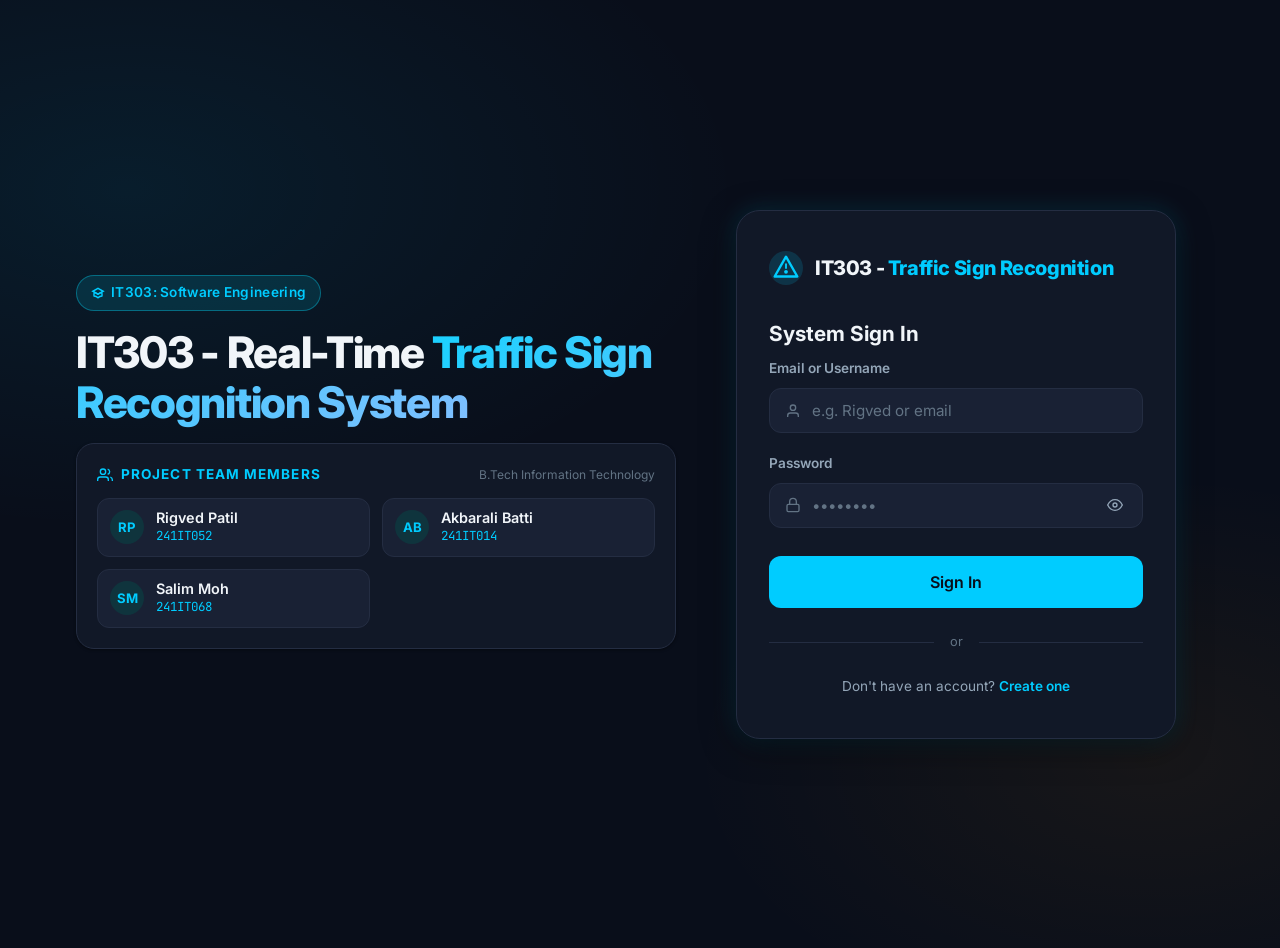
==== Frontend/index.html @ 81235d38 "Initial Commit" ====
<!DOCTYPE html>
<html lang="en">
<head>
  <meta charset="UTF-8" />
  <meta name="viewport" content="width=device-width, initial-scale=1.0" />
  <title>IT303 - Real-Time Traffic Sign Recognition System</title>
  <meta name="description" content="IT303 - Real-Time Traffic Sign Recognition System for IT303: Software Engineering by Rigved Patil, Akbarali Batti, and Salim Moh." />
  <meta http-equiv="Cache-Control" content="no-cache, no-store, must-revalidate" />
  <meta http-equiv="Pragma" content="no-cache" />
  <meta http-equiv="Expires" content="0" />
  <link rel="stylesheet" href="css/style.css" />
  <style>
    .landing-container {
      width: 100%;
      max-width: 1160px;
      margin: 0 auto;
      padding: var(--space-6) var(--space-4);
      display: grid;
      grid-template-columns: 1.15fr 0.95fr;
      gap: var(--space-8);
      align-items: center;
      min-height: 100vh;
    }
    @media (max-width: 920px) {
      .landing-container {
        grid-template-columns: 1fr;
        padding-top: var(--space-8);
        padding-bottom: var(--space-8);
      }
    }
    .hero-badge-row {
      display: flex;
      flex-wrap: wrap;
      gap: var(--space-2);
      align-items: center;
      margin-bottom: var(--space-4);
    }
    .course-badge {
      display: inline-flex;
      align-items: center;
      gap: 6px;
      padding: 6px 14px;
      background: rgba(0, 220, 255, 0.12);
      border: 1px solid rgba(0, 220, 255, 0.35);
      border-radius: var(--radius-pill);
      color: var(--accent);
      font-size: 0.85rem;
      font-weight: 600;
      letter-spacing: 0.3px;
    }
    .landing-title {
      font-size: clamp(2rem, 3.4vw, 2.75rem);
      font-weight: 800;
      line-height: 1.15;
      letter-spacing: -0.03em;
      color: var(--text-primary);
      margin-bottom: var(--space-4);
    }
    .landing-title span {
      background: linear-gradient(135deg, hsl(192, 100%, 55%), hsl(210, 100%, 75%));
      -webkit-background-clip: text;
      -webkit-text-fill-color: transparent;
    }
    .landing-desc {
      font-size: 1.05rem;
      color: var(--text-secondary);
      line-height: 1.6;
      margin-bottom: var(--space-6);
    }
    .team-card {
      background: var(--bg-surface);
      border: 1px solid var(--border);
      border-radius: var(--radius-lg);
      padding: var(--space-5);
      margin-bottom: var(--space-6);
      box-shadow: var(--shadow-sm);
    }
    .team-card-header {
      display: flex;
      align-items: center;
      justify-content: space-between;
      margin-bottom: var(--space-3);
    }
    .team-card-title {
      font-size: 0.85rem;
      font-weight: 700;
      text-transform: uppercase;
      letter-spacing: 0.08em;
      color: var(--accent);
      display: flex;
      align-items: center;
      gap: 8px;
    }
    .team-members-list {
      display: grid;
      grid-template-columns: repeat(auto-fit, minmax(200px, 1fr));
      gap: var(--space-3);
    }
    .member-item {
      display: flex;
      align-items: center;
      gap: var(--space-3);
      padding: 10px 12px;
      background: var(--bg-elevated);
      border: 1px solid var(--border);
      border-radius: var(--radius-md);
      transition: border-color var(--trans-fast), transform var(--trans-fast);
    }
    .member-item:hover {
      border-color: var(--accent);
      transform: translateY(-2px);
    }
    .member-avatar {
      width: 34px;
      height: 34px;
      border-radius: 50%;
      background: var(--accent-subtle);
      color: var(--accent);
      display: flex;
      align-items: center;
      justify-content: center;
      font-weight: 700;
      font-size: 0.82rem;
      flex-shrink: 0;
    }
    .member-name {
      font-size: 0.9rem;
      font-weight: 600;
      color: var(--text-primary);
      line-height: 1.2;
    }
    .member-roll {
      font-size: 0.78rem;
      font-family: var(--font-mono);
      color: var(--accent);
    }
    .feature-pills {
      display: flex;
      flex-wrap: wrap;
      gap: var(--space-2);
    }
    .feature-pill {
      font-size: 0.8rem;
      padding: 4px 10px;
      border-radius: var(--radius-pill);
      background: var(--bg-surface);
      border: 1px solid var(--border);
      color: var(--text-muted);
      display: inline-flex;
      align-items: center;
      gap: 6px;
    }
  </style>
</head>
<body class="auth-page">

  <div id="toast-container"></div>

  <div class="landing-container">
    <!-- Left Hero Column -->
    <div class="landing-hero">
      <div class="hero-badge-row">
        <span class="course-badge">
          <svg width="14" height="14" fill="none" viewBox="0 0 24 24" stroke="currentColor" stroke-width="2.5"><path d="M12 14l9-5-9-5-9 5 9 5z"/><path d="M12 14l6.16-3.422a12.083 12.083 0 01.665 6.479A11.952 11.952 0 0012 20.055a11.952 11.952 0 00-6.824-2.998 12.078 12.078 0 01.665-6.479L12 14z"/></svg>
          IT303: Software Engineering
        </span>
      </div>

      <h1 class="landing-title">
        IT303 - Real-Time <span>Traffic Sign Recognition System</span>
      </h1>


      <!-- Project Authors / Team Members -->
      <div class="team-card">
        <div class="team-card-header">
          <div class="team-card-title">
            <svg width="16" height="16" fill="none" viewBox="0 0 24 24" stroke="currentColor" stroke-width="2"><path d="M17 21v-2a4 4 0 0 0-4-4H5a4 4 0 0 0-4 4v2"/><circle cx="9" cy="7" r="4"/><path d="M23 21v-2a4 4 0 0 0-3-3.87"/><path d="M16 3.13a4 4 0 0 1 0 7.75"/></svg>
            Project Team Members
          </div>
          <span class="text-xs text-muted">B.Tech Information Technology</span>
        </div>

        <div class="team-members-list">
          <div class="member-item">
            <div class="member-avatar">RP</div>
            <div>
              <div class="member-name">Rigved Patil</div>
              <div class="member-roll">241IT052</div>
            </div>
          </div>

          <div class="member-item">
            <div class="member-avatar">AB</div>
            <div>
              <div class="member-name">Akbarali Batti</div>
              <div class="member-roll">241IT014</div>
            </div>
          </div>

          <div class="member-item">
            <div class="member-avatar">SM</div>
            <div>
              <div class="member-name">Salim Moh</div>
              <div class="member-roll">241IT068</div>
            </div>
          </div>
        </div>
      </div>
    </div><!-- /.landing-hero -->

    <!-- Right Column: Sign In Card -->
    <div>
      <div class="auth-card" style="margin:0 auto; max-width:440px;">
        <!-- Logo -->
        <div class="auth-logo">
          <svg width="34" height="34" viewBox="0 0 36 36" fill="none">
            <circle cx="18" cy="18" r="18" fill="hsl(192,100%,50%,0.15)"/>
            <polygon points="18,6 30,27 6,27" fill="none" stroke="hsl(192,100%,50%)" stroke-width="2.5" stroke-linejoin="round"/>
            <circle cx="18" cy="22" r="2" fill="hsl(192,100%,50%)"/>
            <rect x="17" y="13" width="2" height="6" rx="1" fill="hsl(192,100%,50%)"/>
          </svg>
          <div class="auth-logo-text">IT303 - <span>Traffic Sign Recognition</span></div>
        </div>

        <h2 class="auth-title" style="font-size:1.3rem;margin-top:4px">System Sign In</h2>

        <div id="alert-box" class="alert alert-danger hidden" role="alert">
          <svg width="16" height="16" fill="none" viewBox="0 0 24 24" stroke="currentColor"><circle cx="12" cy="12" r="10"/><line x1="12" y1="8" x2="12" y2="12"/><line x1="12" y1="16" x2="12.01" y2="16"/></svg>
          <span id="alert-msg"></span>
        </div>

        <form id="login-form" novalidate>
          <div class="form-group">
            <label class="form-label" for="identifier">Email or Username</label>
            <div class="form-input-group">
              <svg class="input-icon" width="16" height="16" fill="none" viewBox="0 0 24 24" stroke="currentColor" stroke-width="2"><path d="M20 21v-2a4 4 0 0 0-4-4H8a4 4 0 0 0-4 4v2"/><circle cx="12" cy="7" r="4"/></svg>
              <input id="identifier" name="identifier" type="text" class="form-input" placeholder="e.g. Rigved or email" autocomplete="username" required />
            </div>
            <div class="form-error" id="err-identifier">This field is required.</div>
          </div>

          <div class="form-group">
            <label class="form-label" for="password">Password</label>
            <div class="form-input-group">
              <svg class="input-icon" width="16" height="16" fill="none" viewBox="0 0 24 24" stroke="currentColor" stroke-width="2"><rect x="3" y="11" width="18" height="11" rx="2"/><path d="M7 11V7a5 5 0 0 1 10 0v4"/></svg>
              <input id="password" name="password" type="password" class="form-input" placeholder="••••••••" autocomplete="current-password" required />
              <button type="button" id="toggle-pwd" class="btn btn-ghost btn-sm" style="position:absolute;right:4px;top:50%;transform:translateY(-50%)" aria-label="Toggle password">
                <svg width="16" height="16" fill="none" viewBox="0 0 24 24" stroke="currentColor" stroke-width="2"><path d="M1 12s4-8 11-8 11 8 11 8-4 8-11 8-11-8-11-8z"/><circle cx="12" cy="12" r="3"/></svg>
              </button>
            </div>
            <div class="form-error" id="err-password">This field is required.</div>
          </div>

          <button id="login-btn" type="submit" class="btn btn-primary btn-full btn-lg" style="margin-top:8px">
            Sign In
          </button>
        </form>

        <div class="divider">or</div>

        <p class="text-center text-sm" style="color:var(--text-secondary)">
          Don't have an account?
          <a href="register.html" style="font-weight:600">Create one</a>
        </p>
      </div>
    </div>
  </div>

  <script type="module">
    import { Auth, apiFetch, showToast, redirectIfLoggedIn } from './js/utils.js';
    redirectIfLoggedIn();

    const form    = document.getElementById('login-form');
    const btn     = document.getElementById('login-btn');
    const alertEl = document.getElementById('alert-box');
    const alertMsg= document.getElementById('alert-msg');

    document.getElementById('toggle-pwd').addEventListener('click', () => {
      const p = document.getElementById('password');
      p.type = p.type === 'password' ? 'text' : 'password';
    });

    function showError(msg) {
      alertEl.classList.remove('hidden');
      alertMsg.textContent = msg;
    }

    form.addEventListener('submit', async e => {
      e.preventDefault();
      alertEl.classList.add('hidden');

      const identifier = document.getElementById('identifier').value.trim();
      const password   = document.getElementById('password').value;

      if (!identifier || !password) {
        showError('Please fill in all fields.');
        return;
      }

      btn.classList.add('btn-loading');
      btn.disabled = true;

      try {
        const isEmail = identifier.includes('@');
        const body = isEmail
          ? { email: identifier, password }
          : { username: identifier, password };

        const data = await apiFetch('/auth/login', { method: 'POST', body });

        if (data.requires_otp) {
          sessionStorage.setItem('tvision_pending_uid', data.user_id);
          window.location.href = 'verify-otp.html';
        } else {
          Auth.setToken(data.token);
          Auth.setUser(data.user);
          showToast('Welcome back!', 'success');
          setTimeout(() => {
            window.location.href = data.user.role === 'admin' ? 'admin/index.html' : 'dashboard.html';
          }, 400);
        }
      } catch (err) {
        showError(err.message || 'Login failed. Please try again.');
      } finally {
        btn.classList.remove('btn-loading');
        btn.disabled = false;
      }
    });
  </script>
</body>
</html>
---- Frontend/css/style.css ----
/* ============================================================================
   style.css — NITK TrafficVision Design System
   Dark-mode premium UI  |  Inter + JetBrains Mono
   ============================================================================ */

@import url('https://fonts.googleapis.com/css2?family=Inter:wght@300;400;500;600;700;800&family=JetBrains+Mono:wght@400;500&display=swap');

/* ── CSS Custom Properties ─────────────────────────────────────────────────── */
:root {
  /* Background tones */
  --bg-base:        hsl(222, 47%, 7%);
  --bg-surface:     hsl(222, 40%, 11%);
  --bg-elevated:    hsl(222, 35%, 15%);
  --bg-hover:       hsl(222, 32%, 18%);

  /* Brand accent — electric cyan */
  --accent:         hsl(192, 100%, 50%);
  --accent-dim:     hsl(192, 100%, 40%);
  --accent-glow:    hsl(192, 100%, 50%, 0.25);
  --accent-subtle:  hsl(192, 60%, 15%);

  /* Secondary — amber */
  --amber:          hsl(38, 100%, 55%);
  --amber-dim:      hsl(38, 100%, 45%);
  --amber-subtle:   hsl(38, 60%, 13%);

  /* Semantic */
  --success:        hsl(145, 63%, 45%);
  --success-subtle: hsl(145, 50%, 12%);
  --danger:         hsl(354, 80%, 57%);
  --danger-subtle:  hsl(354, 50%, 12%);
  --warning:        var(--amber);
  --info:           var(--accent);

  /* Text */
  --text-primary:   hsl(210, 40%, 96%);
  --text-secondary: hsl(210, 20%, 65%);
  --text-muted:     hsl(210, 15%, 45%);
  --text-inverse:   hsl(222, 47%, 7%);

  /* Borders */
  --border:         hsl(222, 30%, 20%);
  --border-strong:  hsl(222, 30%, 28%);

  /* Shadows */
  --shadow-sm:  0 1px 3px rgba(0,0,0,.4);
  --shadow-md:  0 4px 16px rgba(0,0,0,.45);
  --shadow-lg:  0 8px 32px rgba(0,0,0,.55);
  --glow-cyan:  0 0 24px hsl(192,100%,50%,0.18);

  /* Radii */
  --radius-sm:  6px;
  --radius-md:  12px;
  --radius-lg:  18px;
  --radius-xl:  24px;
  --radius-pill:9999px;

  /* Spacing scale */
  --space-1: 4px;  --space-2: 8px;  --space-3: 12px;
  --space-4: 16px; --space-5: 20px; --space-6: 24px;
  --space-8: 32px; --space-10:40px; --space-12:48px;

  /* Typography */
  --font-sans: 'Inter', system-ui, sans-serif;
  --font-mono: 'JetBrains Mono', monospace;

  /* Transitions */
  --trans-fast:  120ms ease;
  --trans-base:  220ms ease;
  --trans-slow:  360ms ease;

  /* Sidebar */
  --sidebar-w: 256px;
}

/* ── Reset ──────────────────────────────────────────────────────────────────── */
*, *::before, *::after { box-sizing: border-box; margin: 0; padding: 0; }
html { font-size: 16px; scroll-behavior: smooth; }

body {
  font-family: var(--font-sans);
  background: var(--bg-base);
  color: var(--text-primary);
  line-height: 1.6;
  min-height: 100vh;
  -webkit-font-smoothing: antialiased;
}

a { color: var(--accent); text-decoration: none; transition: color var(--trans-fast); }
a:hover { color: var(--accent-dim); }
img, video { max-width: 100%; display: block; }
button { cursor: pointer; font-family: var(--font-sans); }
input, select, textarea { font-family: var(--font-sans); }

/* ── Auth Layout ─────────────────────────────────────────────────────────────── */
.auth-page {
  min-height: 100vh;
  display: flex;
  align-items: center;
  justify-content: center;
  background:
    radial-gradient(ellipse 80% 60% at 10% 20%, hsl(192,100%,50%,0.08) 0%, transparent 60%),
    radial-gradient(ellipse 60% 50% at 90% 80%, hsl(38,100%,50%,0.06) 0%, transparent 60%),
    var(--bg-base);
  padding: var(--space-6);
}

.auth-card {
  width: 100%;
  max-width: 440px;
  background: var(--bg-surface);
  border: 1px solid var(--border);
  border-radius: var(--radius-xl);
  padding: var(--space-10) var(--space-8);
  box-shadow: var(--shadow-lg), var(--glow-cyan);
  animation: cardIn .4s ease both;
}

@keyframes cardIn {
  from { opacity:0; transform: translateY(20px) scale(.97); }
  to   { opacity:1; transform: translateY(0)    scale(1); }
}

.auth-logo {
  display: flex;
  align-items: center;
  gap: var(--space-3);
  margin-bottom: var(--space-8);
}
.auth-logo svg { flex-shrink: 0; }
.auth-logo-text { font-size: 1.25rem; font-weight: 800; letter-spacing: -0.02em; }
.auth-logo-text span { color: var(--accent); }

.auth-title   { font-size: 1.5rem; font-weight: 700; margin-bottom: var(--space-2); }
.auth-subtitle { color: var(--text-secondary); font-size: .9rem; margin-bottom: var(--space-8); }

/* ── App Layout (sidebar + main) ─────────────────────────────────────────────── */
.app-layout {
  display: flex;
  min-height: 100vh;
}

/* Sidebar */
.sidebar {
  width: var(--sidebar-w);
  flex-shrink: 0;
  background: var(--bg-surface);
  border-right: 1px solid var(--border);
  display: flex;
  flex-direction: column;
  position: fixed;
  top: 0; left: 0; bottom: 0;
  z-index: 200;
  transition: transform var(--trans-base);
}

.sidebar-logo {
  display: flex;
  align-items: center;
  gap: var(--space-3);
  padding: var(--space-6);
  border-bottom: 1px solid var(--border);
  font-weight: 800;
  font-size: 1.05rem;
  letter-spacing: -0.02em;
}
.sidebar-logo span { color: var(--accent); }

.sidebar-nav {
  flex: 1;
  padding: var(--space-4) var(--space-3);
  display: flex;
  flex-direction: column;
  gap: var(--space-1);
  overflow-y: auto;
}

.sidebar-section-label {
  font-size: .7rem;
  font-weight: 600;
  text-transform: uppercase;
  letter-spacing: 0.1em;
  color: var(--text-muted);
  padding: var(--space-3) var(--space-3) var(--space-2);
}

.nav-item {
  display: flex;
  align-items: center;
  gap: var(--space-3);
  padding: var(--space-3) var(--space-4);
  border-radius: var(--radius-md);
  color: var(--text-secondary);
  font-size: .9rem;
  font-weight: 500;
  transition: background var(--trans-fast), color var(--trans-fast);
  text-decoration: none;
}
.nav-item:hover { background: var(--bg-hover); color: var(--text-primary); }
.nav-item.active {
  background: var(--accent-subtle);
  color: var(--accent);
}
.nav-item svg { opacity: .7; flex-shrink: 0; }
.nav-item.active svg { opacity: 1; }

.sidebar-footer {
  padding: var(--space-4) var(--space-3);
  border-top: 1px solid var(--border);
}

/* Main content area */
.main-content {
  flex: 1;
  margin-left: var(--sidebar-w);
  display: flex;
  flex-direction: column;
  min-height: 100vh;
}

.topbar {
  height: 64px;
  background: var(--bg-surface);
  border-bottom: 1px solid var(--border);
  display: flex;
  align-items: center;
  justify-content: space-between;
  padding: 0 var(--space-8);
  position: sticky;
  top: 0;
  z-index: 100;
}
.topbar-title { font-size: 1rem; font-weight: 600; }

.topbar-actions {
  display: flex;
  align-items: center;
  gap: var(--space-3);
}

.page-body {
  flex: 1;
  padding: var(--space-8);
  max-width: 1280px;
  width: 100%;
}

.page-header {
  margin-bottom: var(--space-8);
}
.page-header h1 {
  font-size: 1.75rem;
  font-weight: 800;
  letter-spacing: -0.03em;
  margin-bottom: var(--space-2);
}
.page-header p { color: var(--text-secondary); font-size: .95rem; }

/* ── Cards ───────────────────────────────────────────────────────────────────── */
.card {
  background: var(--bg-surface);
  border: 1px solid var(--border);
  border-radius: var(--radius-lg);
  padding: var(--space-6);
  box-shadow: var(--shadow-sm);
  transition: box-shadow var(--trans-base), border-color var(--trans-base);
}
.card:hover { box-shadow: var(--shadow-md); }

.card-header {
  display: flex;
  align-items: center;
  justify-content: space-between;
  margin-bottom: var(--space-5);
}
.card-title { font-size: 1rem; font-weight: 700; }
.card-subtitle { font-size: .8rem; color: var(--text-secondary); margin-top: 2px; }

/* Stat cards */
.stat-grid {
  display: grid;
  grid-template-columns: repeat(auto-fit, minmax(200px, 1fr));
  gap: var(--space-5);
  margin-bottom: var(--space-8);
}

.stat-card {
  background: var(--bg-surface);
  border: 1px solid var(--border);
  border-radius: var(--radius-lg);
  padding: var(--space-6);
  display: flex;
  align-items: flex-start;
  gap: var(--space-4);
  transition: transform var(--trans-base), box-shadow var(--trans-base);
}
.stat-card:hover { transform: translateY(-2px); box-shadow: var(--shadow-md); }

.stat-icon {
  width: 48px; height: 48px;
  border-radius: var(--radius-md);
  display: flex; align-items: center; justify-content: center;
  flex-shrink: 0;
}
.stat-icon.cyan   { background: var(--accent-subtle);  color: var(--accent); }
.stat-icon.amber  { background: var(--amber-subtle);   color: var(--amber);  }
.stat-icon.green  { background: var(--success-subtle); color: var(--success);}
.stat-icon.red    { background: var(--danger-subtle);  color: var(--danger); }

.stat-value { font-size: 1.75rem; font-weight: 800; letter-spacing: -0.03em; }
.stat-label { font-size: .8rem; color: var(--text-secondary); margin-top: 2px; }

/* ── Forms ───────────────────────────────────────────────────────────────────── */
.form-group { margin-bottom: var(--space-5); }
.form-label {
  display: block;
  font-size: .85rem;
  font-weight: 600;
  color: var(--text-secondary);
  margin-bottom: var(--space-2);
}

.form-input {
  width: 100%;
  background: var(--bg-elevated);
  border: 1px solid var(--border);
  border-radius: var(--radius-md);
  padding: var(--space-3) var(--space-4);
  color: var(--text-primary);
  font-size: .95rem;
  outline: none;
  transition: border-color var(--trans-fast), box-shadow var(--trans-fast);
}
.form-input:focus {
  border-color: var(--accent);
  box-shadow: 0 0 0 3px var(--accent-glow);
}
.form-input::placeholder { color: var(--text-muted); }

.form-input-group {
  position: relative;
}
.form-input-group .form-input { padding-left: 2.6rem; }
.form-input-group .input-icon {
  position: absolute;
  left: var(--space-4);
  top: 50%;
  transform: translateY(-50%);
  color: var(--text-muted);
  pointer-events: none;
}

.form-error {
  font-size: .8rem;
  color: var(--danger);
  margin-top: var(--space-2);
  display: none;
}
.form-error.visible { display: block; }

.form-hint {
  font-size: .8rem;
  color: var(--text-muted);
  margin-top: var(--space-2);
}

/* ── Buttons ─────────────────────────────────────────────────────────────────── */
.btn {
  display: inline-flex;
  align-items: center;
  justify-content: center;
  gap: var(--space-2);
  padding: var(--space-3) var(--space-6);
  border-radius: var(--radius-md);
  font-size: .9rem;
  font-weight: 600;
  border: none;
  outline: none;
  transition:
    background var(--trans-fast),
    transform var(--trans-fast),
    box-shadow var(--trans-fast),
    opacity var(--trans-fast);
  cursor: pointer;
  white-space: nowrap;
}
.btn:active { transform: scale(.97); }

.btn-primary {
  background: var(--accent);
  color: var(--text-inverse);
}
.btn-primary:hover { background: var(--accent-dim); box-shadow: var(--glow-cyan); }

.btn-secondary {
  background: var(--bg-elevated);
  color: var(--text-primary);
  border: 1px solid var(--border-strong);
}
.btn-secondary:hover { background: var(--bg-hover); }

.btn-danger {
  background: var(--danger);
  color: #fff;
}
.btn-danger:hover { opacity: .88; }

.btn-ghost {
  background: transparent;
  color: var(--text-secondary);
}
.btn-ghost:hover { background: var(--bg-elevated); color: var(--text-primary); }

.btn-full { width: 100%; }
.btn-sm   { padding: var(--space-2) var(--space-4); font-size: .8rem; }
.btn-lg   { padding: var(--space-4) var(--space-8); font-size: 1rem; }

.btn:disabled { opacity: .45; cursor: not-allowed; pointer-events: none; }

.btn-loading {
  position: relative;
  color: transparent !important;
}
.btn-loading::after {
  content: '';
  position: absolute;
  width: 16px; height: 16px;
  border: 2px solid currentColor;
  border-right-color: transparent;
  border-radius: 50%;
  animation: spin .6s linear infinite;
}
@keyframes spin { to { transform: rotate(360deg); } }

/* ── Badges ──────────────────────────────────────────────────────────────────── */
.badge {
  display: inline-flex;
  align-items: center;
  gap: 4px;
  padding: 2px 10px;
  border-radius: var(--radius-pill);
  font-size: .75rem;
  font-weight: 600;
}
.badge-cyan    { background: var(--accent-subtle);  color: var(--accent);  }
.badge-amber   { background: var(--amber-subtle);   color: var(--amber);   }
.badge-green   { background: var(--success-subtle); color: var(--success); }
.badge-red     { background: var(--danger-subtle);  color: var(--danger);  }
.badge-muted   { background: var(--bg-elevated);    color: var(--text-muted); }

/* ── Tables ──────────────────────────────────────────────────────────────────── */
.table-wrapper {
  width: 100%;
  overflow-x: auto;
  border-radius: var(--radius-lg);
  border: 1px solid var(--border);
}
table {
  width: 100%;
  border-collapse: collapse;
  font-size: .88rem;
}
thead tr { background: var(--bg-elevated); }
th {
  padding: var(--space-3) var(--space-5);
  text-align: left;
  font-size: .75rem;
  font-weight: 700;
  text-transform: uppercase;
  letter-spacing: .06em;
  color: var(--text-muted);
  white-space: nowrap;
}
td {
  padding: var(--space-4) var(--space-5);
  border-top: 1px solid var(--border);
  vertical-align: middle;
}
tr:hover td { background: var(--bg-hover); }

/* ── Alerts / Toasts ─────────────────────────────────────────────────────────── */
.alert {
  display: flex;
  align-items: flex-start;
  gap: var(--space-3);
  padding: var(--space-4) var(--space-5);
  border-radius: var(--radius-md);
  font-size: .9rem;
  margin-bottom: var(--space-5);
  border: 1px solid transparent;
}
.alert-danger  { background: var(--danger-subtle);  border-color: var(--danger);  color: var(--danger);  }
.alert-success { background: var(--success-subtle); border-color: var(--success); color: var(--success); }
.alert-info    { background: var(--accent-subtle);  border-color: var(--accent);  color: var(--accent);  }
.alert-warning { background: var(--amber-subtle);   border-color: var(--amber);   color: var(--amber);   }

/* Toast container */
#toast-container {
  position: fixed;
  bottom: var(--space-8);
  right: var(--space-8);
  z-index: 9999;
  display: flex;
  flex-direction: column-reverse;
  gap: var(--space-3);
}
.toast {
  min-width: 280px;
  max-width: 380px;
  background: var(--bg-elevated);
  border: 1px solid var(--border-strong);
  border-radius: var(--radius-md);
  padding: var(--space-4) var(--space-5);
  font-size: .88rem;
  box-shadow: var(--shadow-lg);
  display: flex;
  align-items: center;
  gap: var(--space-3);
  animation: toastIn .25s ease both;
}
.toast.success { border-color: var(--success); }
.toast.error   { border-color: var(--danger);  }
.toast.info    { border-color: var(--accent);  }
@keyframes toastIn {
  from { opacity:0; transform: translateX(30px); }
  to   { opacity:1; transform: translateX(0);    }
}

/* ── Camera / Video Feed ─────────────────────────────────────────────────────── */
.feed-wrapper {
  position: relative;
  background: var(--bg-base);
  border-radius: var(--radius-lg);
  overflow: hidden;
  border: 1px solid var(--border);
  aspect-ratio: 16/9;
}

.feed-wrapper.active {
  border-color: var(--accent);
  box-shadow: 0 0 0 2px var(--accent-glow), var(--glow-cyan);
  animation: borderPulse 2s ease-in-out infinite;
}

@keyframes borderPulse {
  0%,100% { box-shadow: 0 0 0 2px hsl(192,100%,50%,0.2), var(--glow-cyan); }
  50%      { box-shadow: 0 0 0 4px hsl(192,100%,50%,0.35), 0 0 32px hsl(192,100%,50%,0.25); }
}

#videoEl, #canvasEl {
  width: 100%; height: 100%;
  object-fit: cover;
  position: absolute; top:0; left:0;
}
#canvasEl { pointer-events: none; }

.feed-overlay-text {
  position: absolute;
  inset: 0;
  display: flex;
  flex-direction: column;
  align-items: center;
  justify-content: center;
  gap: var(--space-4);
  color: var(--text-muted);
}

.fps-badge {
  position: absolute;
  top: var(--space-3);
  right: var(--space-3);
  background: hsl(222,47%,7%,0.8);
  color: var(--accent);
  font-family: var(--font-mono);
  font-size: .75rem;
  padding: 3px 10px;
  border-radius: var(--radius-pill);
  border: 1px solid var(--accent);
  backdrop-filter: blur(6px);
}

.mode-badge {
  position: absolute;
  top: var(--space-3);
  left: var(--space-3);
  background: hsl(222,47%,7%,0.8);
  color: var(--amber);
  font-size: .7rem;
  font-weight: 600;
  padding: 3px 8px;
  border-radius: var(--radius-pill);
  border: 1px solid var(--amber);
  backdrop-filter: blur(6px);
}

/* Detection sidebar cards */
.detections-panel {
  display: flex;
  flex-direction: column;
  gap: var(--space-3);
  max-height: 480px;
  overflow-y: auto;
  padding-right: var(--space-2);
}

.detection-card {
  background: var(--bg-elevated);
  border: 1px solid var(--border);
  border-radius: var(--radius-md);
  padding: var(--space-4);
  animation: cardIn .2s ease both;
  border-left: 3px solid var(--accent);
}

.detection-card-name { font-weight: 700; font-size: .95rem; margin-bottom: 2px; }
.detection-card-desc { font-size: .8rem; color: var(--text-secondary); margin-bottom: var(--space-3); }

.confidence-bar-wrap { display: flex; align-items: center; gap: var(--space-3); }
.confidence-bar {
  flex: 1; height: 6px;
  background: var(--bg-base);
  border-radius: var(--radius-pill);
  overflow: hidden;
}
.confidence-fill {
  height: 100%;
  background: linear-gradient(90deg, var(--accent-dim), var(--accent));
  border-radius: var(--radius-pill);
  transition: width .3s ease;
}
.confidence-pct { font-family: var(--font-mono); font-size: .78rem; color: var(--accent); }

/* ── Upload zone ─────────────────────────────────────────────────────────────── */
.upload-zone {
  border: 2px dashed var(--border-strong);
  border-radius: var(--radius-lg);
  padding: var(--space-12);
  text-align: center;
  cursor: pointer;
  transition:
    border-color var(--trans-base),
    background var(--trans-base);
}
.upload-zone:hover,
.upload-zone.drag-over {
  border-color: var(--accent);
  background: var(--accent-subtle);
}
.upload-zone-icon { margin: 0 auto var(--space-4); color: var(--text-muted); }
.upload-zone h3   { font-weight: 700; margin-bottom: var(--space-2); }
.upload-zone p    { font-size: .85rem; color: var(--text-secondary); }

/* ── Progress ────────────────────────────────────────────────────────────────── */
.progress-bar-wrap {
  background: var(--bg-elevated);
  border-radius: var(--radius-pill);
  height: 8px;
  overflow: hidden;
  margin: var(--space-3) 0;
}
.progress-bar-fill {
  height: 100%;
  background: linear-gradient(90deg, var(--accent-dim), var(--accent));
  border-radius: var(--radius-pill);
  transition: width .4s ease;
}

/* ── Sign dictionary cards ───────────────────────────────────────────────────── */
.signs-grid {
  display: grid;
  grid-template-columns: repeat(auto-fill, minmax(240px, 1fr));
  gap: var(--space-4);
}

.sign-card {
  background: var(--bg-surface);
  border: 1px solid var(--border);
  border-radius: var(--radius-lg);
  padding: var(--space-5);
  transition: transform var(--trans-base), box-shadow var(--trans-base), border-color var(--trans-base);
}
.sign-card:hover {
  transform: translateY(-3px);
  box-shadow: var(--shadow-md);
  border-color: var(--accent);
}
.sign-card-id { font-family: var(--font-mono); font-size: .7rem; color: var(--text-muted); margin-bottom: var(--space-2); }
.sign-card-name { font-weight: 700; margin-bottom: var(--space-2); }
.sign-card-desc { font-size: .82rem; color: var(--text-secondary); }

/* ── OTP Input ───────────────────────────────────────────────────────────────── */
.otp-inputs {
  display: flex;
  gap: var(--space-3);
  justify-content: center;
  margin: var(--space-8) 0;
}
.otp-digit {
  width: 52px; height: 60px;
  background: var(--bg-elevated);
  border: 2px solid var(--border);
  border-radius: var(--radius-md);
  text-align: center;
  font-size: 1.5rem;
  font-weight: 700;
  color: var(--text-primary);
  outline: none;
  transition: border-color var(--trans-fast), box-shadow var(--trans-fast);
}
.otp-digit:focus {
  border-color: var(--accent);
  box-shadow: 0 0 0 3px var(--accent-glow);
}

/* ── Tabs ────────────────────────────────────────────────────────────────────── */
.tabs {
  display: flex;
  gap: var(--space-1);
  background: var(--bg-elevated);
  border-radius: var(--radius-md);
  padding: var(--space-1);
  margin-bottom: var(--space-6);
}
.tab-btn {
  flex: 1;
  padding: var(--space-2) var(--space-4);
  border-radius: var(--radius-sm);
  font-size: .88rem;
  font-weight: 600;
  color: var(--text-secondary);
  background: transparent;
  border: none;
  transition: background var(--trans-fast), color var(--trans-fast);
}
.tab-btn.active {
  background: var(--bg-surface);
  color: var(--text-primary);
  box-shadow: var(--shadow-sm);
}
.tab-panel { display: none; }
.tab-panel.active { display: block; }

/* ── Divider ─────────────────────────────────────────────────────────────────── */
.divider {
  display: flex;
  align-items: center;
  gap: var(--space-4);
  color: var(--text-muted);
  font-size: .8rem;
  margin: var(--space-6) 0;
}
.divider::before,
.divider::after {
  content: '';
  flex: 1;
  height: 1px;
  background: var(--border);
}

/* ── Avatar ──────────────────────────────────────────────────────────────────── */
.avatar {
  width: 36px; height: 36px;
  border-radius: 50%;
  background: linear-gradient(135deg, var(--accent), var(--accent-dim));
  display: flex; align-items: center; justify-content: center;
  font-weight: 700;
  font-size: .85rem;
  color: var(--text-inverse);
  flex-shrink: 0;
}

/* ── Skeleton loader ─────────────────────────────────────────────────────────── */
.skeleton {
  background: linear-gradient(90deg, var(--bg-elevated) 25%, var(--bg-hover) 50%, var(--bg-elevated) 75%);
  background-size: 200% 100%;
  animation: shimmer 1.5s infinite;
  border-radius: var(--radius-sm);
}
@keyframes shimmer { to { background-position: -200% 0; } }

/* ── Modal ───────────────────────────────────────────────────────────────────── */
.modal-overlay {
  position: fixed; inset: 0;
  background: hsl(222,47%,4%,0.75);
  backdrop-filter: blur(4px);
  z-index: 500;
  display: flex; align-items: center; justify-content: center;
  padding: var(--space-6);
  opacity: 0; pointer-events: none;
  transition: opacity var(--trans-base);
}
.modal-overlay.open { opacity: 1; pointer-events: auto; }

.modal {
  background: var(--bg-surface);
  border: 1px solid var(--border);
  border-radius: var(--radius-xl);
  padding: var(--space-8);
  max-width: 480px;
  width: 100%;
  box-shadow: var(--shadow-lg);
  transform: scale(.95);
  transition: transform var(--trans-base);
}
.modal-overlay.open .modal { transform: scale(1); }

.modal-title { font-size: 1.1rem; font-weight: 700; margin-bottom: var(--space-4); }
.modal-actions { display: flex; gap: var(--space-3); justify-content: flex-end; margin-top: var(--space-6); }

/* ── Search input ────────────────────────────────────────────────────────────── */
.search-bar {
  position: relative;
  max-width: 360px;
}
.search-bar .form-input { padding-left: 2.5rem; }
.search-bar svg {
  position: absolute;
  left: var(--space-3);
  top: 50%; transform: translateY(-50%);
  color: var(--text-muted);
  pointer-events: none;
}

/* ── Scrollbar ───────────────────────────────────────────────────────────────── */
::-webkit-scrollbar { width: 6px; height: 6px; }
::-webkit-scrollbar-track { background: transparent; }
::-webkit-scrollbar-thumb { background: var(--border-strong); border-radius: 3px; }
::-webkit-scrollbar-thumb:hover { background: var(--text-muted); }

/* ── Responsive ──────────────────────────────────────────────────────────────── */
@media (max-width: 768px) {
  .sidebar { transform: translateX(-100%); }
  .sidebar.open { transform: translateX(0); }
  .main-content { margin-left: 0; }
  .page-body { padding: var(--space-5); }
  .stat-grid { grid-template-columns: 1fr 1fr; }
}

/* ── Utility classes ─────────────────────────────────────────────────────────── */
.flex { display: flex; }
.flex-col { display: flex; flex-direction: column; }
.items-center { align-items: center; }
.justify-between { justify-content: space-between; }
.justify-center { justify-content: center; }
.gap-2 { gap: var(--space-2); }
.gap-3 { gap: var(--space-3); }
.gap-4 { gap: var(--space-4); }
.gap-6 { gap: var(--space-6); }
.text-center { text-align: center; }
.text-sm { font-size: .85rem; }
.text-xs { font-size: .75rem; }
.text-muted { color: var(--text-muted); }
.text-secondary { color: var(--text-secondary); }
.text-accent { color: var(--accent); }
.text-danger { color: var(--danger); }
.text-success { color: var(--success); }
.font-mono { font-family: var(--font-mono); }
.font-bold { font-weight: 700; }
.mb-4 { margin-bottom: var(--space-4); }
.mb-6 { margin-bottom: var(--space-6); }
.mb-8 { margin-bottom: var(--space-8); }
.mt-4 { margin-top: var(--space-4); }
.hidden { display: none !important; }
.w-full { width: 100%; }
.grid-2 { display: grid; grid-template-columns: 1fr 1fr; gap: var(--space-5); }
.grid-3 { display: grid; grid-template-columns: 1fr 1fr 1fr; gap: var(--space-5); }
@media (max-width: 640px) {
  .grid-2, .grid-3 { grid-template-columns: 1fr; }
}

/* ── QR code container ───────────────────────────────────────────────────────── */
.qr-container {
  background: #fff;
  border-radius: var(--radius-md);
  padding: var(--space-5);
  display: inline-block;
  margin: var(--space-6) auto;
}
.qr-container img { width: 200px; height: 200px; }

/* ── History timeline ────────────────────────────────────────────────────────── */
.session-list {
  display: flex;
  flex-direction: column;
  gap: var(--space-4);
}

.session-item {
  background: var(--bg-surface);
  border: 1px solid var(--border);
  border-radius: var(--radius-lg);
  padding: var(--space-5);
  cursor: pointer;
  transition: border-color var(--trans-fast), box-shadow var(--trans-fast);
}
.session-item:hover {
  border-color: var(--accent);
  box-shadow: var(--shadow-sm);
}

/* ── Pagination ──────────────────────────────────────────────────────────────── */
.pagination {
  display: flex;
  align-items: center;
  gap: var(--space-2);
  justify-content: center;
  margin-top: var(--space-6);
}
.page-btn {
  width: 36px; height: 36px;
  display: flex; align-items: center; justify-content: center;
  border-radius: var(--radius-md);
  border: 1px solid var(--border);
  background: var(--bg-elevated);
  color: var(--text-secondary);
  font-size: .85rem;
  cursor: pointer;
  transition: background var(--trans-fast), color var(--trans-fast), border-color var(--trans-fast);
}
.page-btn:hover { background: var(--bg-hover); color: var(--text-primary); }
.page-btn.active {
  background: var(--accent-subtle);
  border-color: var(--accent);
  color: var(--accent);
  font-weight: 700;
}
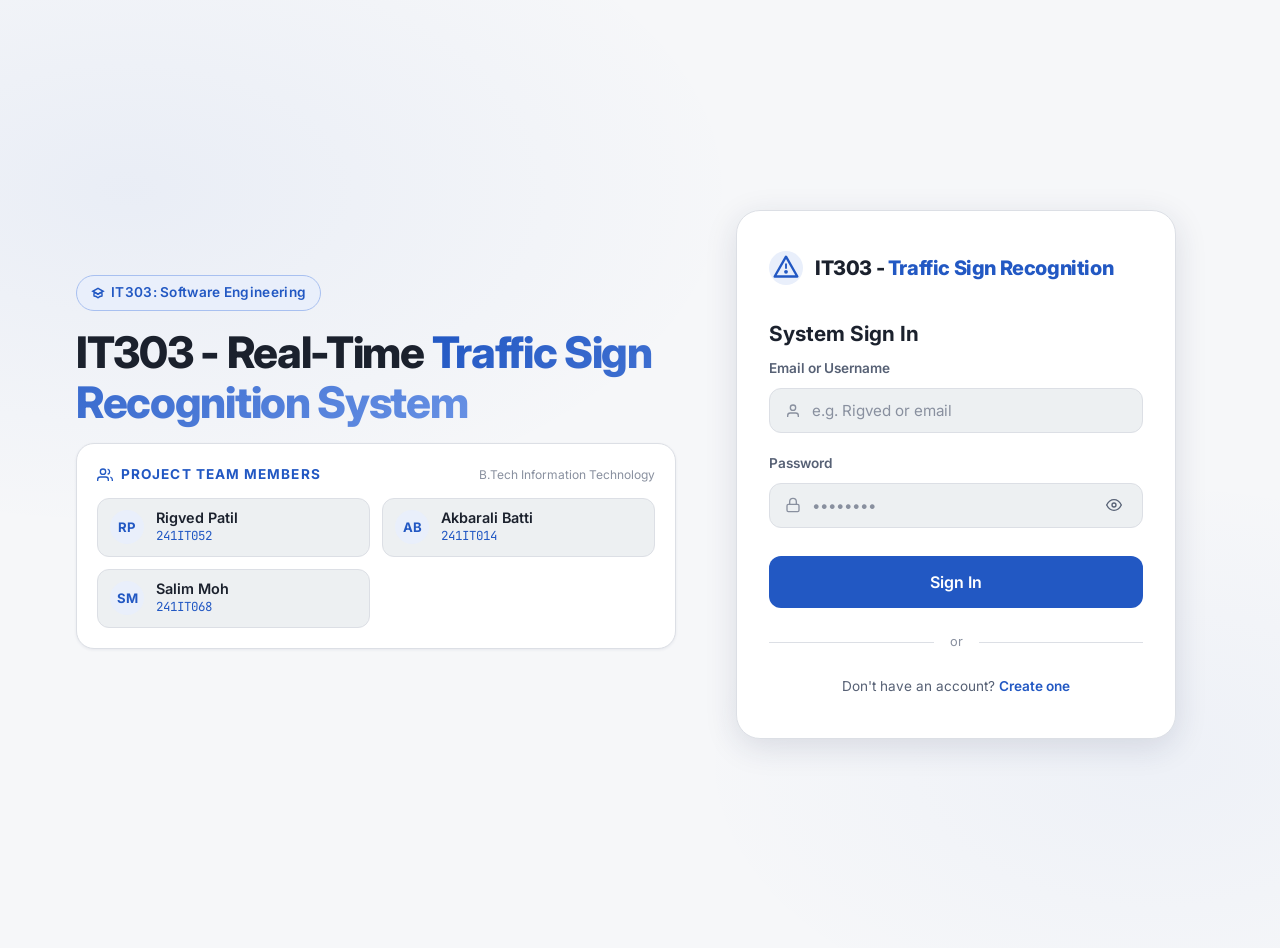
==== commit a51f9f48: "Theme color changed, .pt file changed" ====
--- a/Frontend/index.html
+++ b/Frontend/index.html
@@ -8,7 +8,7 @@
   <meta http-equiv="Cache-Control" content="no-cache, no-store, must-revalidate" />
   <meta http-equiv="Pragma" content="no-cache" />
   <meta http-equiv="Expires" content="0" />
-  <link rel="stylesheet" href="css/style.css" />
+  <link rel="stylesheet" href="css/style.css?v=20261012" />
   <style>
     .landing-container {
       width: 100%;
@@ -40,8 +40,8 @@
       align-items: center;
       gap: 6px;
       padding: 6px 14px;
-      background: rgba(0, 220, 255, 0.12);
-      border: 1px solid rgba(0, 220, 255, 0.35);
+      background: var(--accent-subtle);
+      border: 1px solid hsl(220, 70%, 80%);
       border-radius: var(--radius-pill);
       color: var(--accent);
       font-size: 0.85rem;
@@ -57,7 +57,7 @@
       margin-bottom: var(--space-4);
     }
     .landing-title span {
-      background: linear-gradient(135deg, hsl(192, 100%, 55%), hsl(210, 100%, 75%));
+      background: linear-gradient(135deg, hsl(220, 70%, 45%), hsl(220, 70%, 65%));
       -webkit-background-clip: text;
       -webkit-text-fill-color: transparent;
     }
@@ -214,11 +214,11 @@
       <div class="auth-card" style="margin:0 auto; max-width:440px;">
         <!-- Logo -->
         <div class="auth-logo">
-          <svg width="34" height="34" viewBox="0 0 36 36" fill="none">
-            <circle cx="18" cy="18" r="18" fill="hsl(192,100%,50%,0.15)"/>
-            <polygon points="18,6 30,27 6,27" fill="none" stroke="hsl(192,100%,50%)" stroke-width="2.5" stroke-linejoin="round"/>
-            <circle cx="18" cy="22" r="2" fill="hsl(192,100%,50%)"/>
-            <rect x="17" y="13" width="2" height="6" rx="1" fill="hsl(192,100%,50%)"/>
+          <svg width="34" height="34" viewBox="0 0 36 36" fill="none" style="color:var(--accent)">
+            <circle cx="18" cy="18" r="18" fill="var(--accent-subtle)"/>
+            <polygon points="18,6 30,27 6,27" fill="none" stroke="currentColor" stroke-width="2.5" stroke-linejoin="round"/>
+            <circle cx="18" cy="22" r="2" fill="currentColor"/>
+            <rect x="17" y="13" width="2" height="6" rx="1" fill="currentColor"/>
           </svg>
           <div class="auth-logo-text">IT303 - <span>Traffic Sign Recognition</span></div>
         </div>
--- a/Frontend/css/style.css
+++ b/Frontend/css/style.css
@@ -1,75 +1,53 @@
-/* ============================================================================
-   style.css — NITK TrafficVision Design System
-   Dark-mode premium UI  |  Inter + JetBrains Mono
+﻿/* ============================================================================
+   style.css — IT303 Traffic Sign Recognition System
+   Light / White theme  |  Inter + JetBrains Mono
+   Single accent: Navy-Blue hsl(220, 70%, 45%)
    ============================================================================ */
 
 @import url('https://fonts.googleapis.com/css2?family=Inter:wght@300;400;500;600;700;800&family=JetBrains+Mono:wght@400;500&display=swap');
 
 /* ── CSS Custom Properties ─────────────────────────────────────────────────── */
 :root {
-  /* Background tones */
-  --bg-base:        hsl(222, 47%, 7%);
-  --bg-surface:     hsl(222, 40%, 11%);
-  --bg-elevated:    hsl(222, 35%, 15%);
-  --bg-hover:       hsl(222, 32%, 18%);
-
-  /* Brand accent — electric cyan */
-  --accent:         hsl(192, 100%, 50%);
-  --accent-dim:     hsl(192, 100%, 40%);
-  --accent-glow:    hsl(192, 100%, 50%, 0.25);
-  --accent-subtle:  hsl(192, 60%, 15%);
-
-  /* Secondary — amber */
-  --amber:          hsl(38, 100%, 55%);
-  --amber-dim:      hsl(38, 100%, 45%);
-  --amber-subtle:   hsl(38, 60%, 13%);
-
-  /* Semantic */
-  --success:        hsl(145, 63%, 45%);
-  --success-subtle: hsl(145, 50%, 12%);
-  --danger:         hsl(354, 80%, 57%);
-  --danger-subtle:  hsl(354, 50%, 12%);
-  --warning:        var(--amber);
+  --bg-base:        hsl(210, 20%, 97%);
+  --bg-surface:     hsl(0, 0%, 100%);
+  --bg-elevated:    hsl(210, 16%, 94%);
+  --bg-hover:       hsl(210, 16%, 90%);
+  --accent:         hsl(220, 70%, 45%);
+  --accent-dim:     hsl(220, 70%, 35%);
+  --accent-glow:    hsla(220, 70%, 45%, 0.18);
+  --accent-subtle:  hsl(220, 70%, 95%);
+  --amber:          hsl(220, 55%, 40%);
+  --amber-dim:      hsl(220, 55%, 30%);
+  --amber-subtle:   hsl(220, 55%, 93%);
+  --success:        hsl(145, 55%, 35%);
+  --success-subtle: hsl(145, 55%, 93%);
+  --danger:         hsl(354, 70%, 48%);
+  --danger-subtle:  hsl(354, 70%, 95%);
+  --warning:        hsl(30, 85%, 45%);
   --info:           var(--accent);
-
-  /* Text */
-  --text-primary:   hsl(210, 40%, 96%);
-  --text-secondary: hsl(210, 20%, 65%);
-  --text-muted:     hsl(210, 15%, 45%);
-  --text-inverse:   hsl(222, 47%, 7%);
-
-  /* Borders */
-  --border:         hsl(222, 30%, 20%);
-  --border-strong:  hsl(222, 30%, 28%);
-
-  /* Shadows */
-  --shadow-sm:  0 1px 3px rgba(0,0,0,.4);
-  --shadow-md:  0 4px 16px rgba(0,0,0,.45);
-  --shadow-lg:  0 8px 32px rgba(0,0,0,.55);
-  --glow-cyan:  0 0 24px hsl(192,100%,50%,0.18);
-
-  /* Radii */
+  --text-primary:   hsl(220, 25%, 14%);
+  --text-secondary: hsl(220, 15%, 40%);
+  --text-muted:     hsl(220, 10%, 58%);
+  --text-inverse:   hsl(0, 0%, 100%);
+  --border:         hsl(220, 14%, 88%);
+  --border-strong:  hsl(220, 14%, 74%);
+  --shadow-sm:  0 1px 3px rgba(30,40,80,.07);
+  --shadow-md:  0 4px 16px rgba(30,40,80,.10);
+  --shadow-lg:  0 8px 32px rgba(30,40,80,.13);
+  --glow-cyan:  0 0 0 3px hsla(220,70%,45%,0.15);
   --radius-sm:  6px;
   --radius-md:  12px;
   --radius-lg:  18px;
   --radius-xl:  24px;
   --radius-pill:9999px;
-
-  /* Spacing scale */
   --space-1: 4px;  --space-2: 8px;  --space-3: 12px;
   --space-4: 16px; --space-5: 20px; --space-6: 24px;
   --space-8: 32px; --space-10:40px; --space-12:48px;
-
-  /* Typography */
   --font-sans: 'Inter', system-ui, sans-serif;
   --font-mono: 'JetBrains Mono', monospace;
-
-  /* Transitions */
   --trans-fast:  120ms ease;
   --trans-base:  220ms ease;
   --trans-slow:  360ms ease;
-
-  /* Sidebar */
   --sidebar-w: 256px;
 }
 
@@ -99,8 +77,8 @@
   align-items: center;
   justify-content: center;
   background:
-    radial-gradient(ellipse 80% 60% at 10% 20%, hsl(192,100%,50%,0.08) 0%, transparent 60%),
-    radial-gradient(ellipse 60% 50% at 90% 80%, hsl(38,100%,50%,0.06) 0%, transparent 60%),
+    radial-gradient(ellipse 80% 60% at 10% 20%, hsla(220,70%,45%,0.06) 0%, transparent 60%),
+    radial-gradient(ellipse 60% 50% at 90% 80%, hsla(220,70%,45%,0.04) 0%, transparent 60%),
     var(--bg-base);
   padding: var(--space-6);
 }
@@ -112,35 +90,25 @@
   border: 1px solid var(--border);
   border-radius: var(--radius-xl);
   padding: var(--space-10) var(--space-8);
-  box-shadow: var(--shadow-lg), var(--glow-cyan);
+  box-shadow: var(--shadow-lg);
   animation: cardIn .4s ease both;
 }
 
 @keyframes cardIn {
   from { opacity:0; transform: translateY(20px) scale(.97); }
-  to   { opacity:1; transform: translateY(0)    scale(1); }
-}
-
-.auth-logo {
-  display: flex;
-  align-items: center;
-  gap: var(--space-3);
-  margin-bottom: var(--space-8);
-}
+  to   { opacity:1; transform: translateY(0) scale(1); }
+}
+
+.auth-logo { display: flex; align-items: center; gap: var(--space-3); margin-bottom: var(--space-8); }
 .auth-logo svg { flex-shrink: 0; }
 .auth-logo-text { font-size: 1.25rem; font-weight: 800; letter-spacing: -0.02em; }
 .auth-logo-text span { color: var(--accent); }
-
 .auth-title   { font-size: 1.5rem; font-weight: 700; margin-bottom: var(--space-2); }
 .auth-subtitle { color: var(--text-secondary); font-size: .9rem; margin-bottom: var(--space-8); }
 
-/* ── App Layout (sidebar + main) ─────────────────────────────────────────────── */
-.app-layout {
-  display: flex;
-  min-height: 100vh;
-}
-
-/* Sidebar */
+/* ── App Layout ──────────────────────────────────────────────────────────────── */
+.app-layout { display: flex; min-height: 100vh; }
+
 .sidebar {
   width: var(--sidebar-w);
   flex-shrink: 0;
@@ -152,6 +120,7 @@
   top: 0; left: 0; bottom: 0;
   z-index: 200;
   transition: transform var(--trans-base);
+  box-shadow: var(--shadow-sm);
 }
 
 .sidebar-logo {
@@ -197,26 +166,13 @@
   text-decoration: none;
 }
 .nav-item:hover { background: var(--bg-hover); color: var(--text-primary); }
-.nav-item.active {
-  background: var(--accent-subtle);
-  color: var(--accent);
-}
-.nav-item svg { opacity: .7; flex-shrink: 0; }
+.nav-item.active { background: var(--accent-subtle); color: var(--accent); font-weight: 600; }
+.nav-item svg { opacity: .65; flex-shrink: 0; }
 .nav-item.active svg { opacity: 1; }
 
-.sidebar-footer {
-  padding: var(--space-4) var(--space-3);
-  border-top: 1px solid var(--border);
-}
-
-/* Main content area */
-.main-content {
-  flex: 1;
-  margin-left: var(--sidebar-w);
-  display: flex;
-  flex-direction: column;
-  min-height: 100vh;
-}
+.sidebar-footer { padding: var(--space-4) var(--space-3); border-top: 1px solid var(--border); }
+
+.main-content { flex: 1; margin-left: var(--sidebar-w); display: flex; flex-direction: column; min-height: 100vh; }
 
 .topbar {
   height: 64px;
@@ -229,31 +185,15 @@
   position: sticky;
   top: 0;
   z-index: 100;
+  box-shadow: var(--shadow-sm);
 }
 .topbar-title { font-size: 1rem; font-weight: 600; }
-
-.topbar-actions {
-  display: flex;
-  align-items: center;
-  gap: var(--space-3);
-}
-
-.page-body {
-  flex: 1;
-  padding: var(--space-8);
-  max-width: 1280px;
-  width: 100%;
-}
-
-.page-header {
-  margin-bottom: var(--space-8);
-}
-.page-header h1 {
-  font-size: 1.75rem;
-  font-weight: 800;
-  letter-spacing: -0.03em;
-  margin-bottom: var(--space-2);
-}
+.topbar-actions { display: flex; align-items: center; gap: var(--space-3); }
+
+.page-body { flex: 1; padding: var(--space-8); max-width: 1280px; width: 100%; }
+
+.page-header { margin-bottom: var(--space-8); }
+.page-header h1 { font-size: 1.75rem; font-weight: 800; letter-spacing: -0.03em; margin-bottom: var(--space-2); }
 .page-header p { color: var(--text-secondary); font-size: .95rem; }
 
 /* ── Cards ───────────────────────────────────────────────────────────────────── */
@@ -267,16 +207,10 @@
 }
 .card:hover { box-shadow: var(--shadow-md); }
 
-.card-header {
-  display: flex;
-  align-items: center;
-  justify-content: space-between;
-  margin-bottom: var(--space-5);
-}
+.card-header { display: flex; align-items: center; justify-content: space-between; margin-bottom: var(--space-5); }
 .card-title { font-size: 1rem; font-weight: 700; }
 .card-subtitle { font-size: .8rem; color: var(--text-secondary); margin-top: 2px; }
 
-/* Stat cards */
 .stat-grid {
   display: grid;
   grid-template-columns: repeat(auto-fit, minmax(200px, 1fr));
@@ -296,29 +230,17 @@
 }
 .stat-card:hover { transform: translateY(-2px); box-shadow: var(--shadow-md); }
 
-.stat-icon {
-  width: 48px; height: 48px;
-  border-radius: var(--radius-md);
-  display: flex; align-items: center; justify-content: center;
-  flex-shrink: 0;
-}
-.stat-icon.cyan   { background: var(--accent-subtle);  color: var(--accent); }
-.stat-icon.amber  { background: var(--amber-subtle);   color: var(--amber);  }
-.stat-icon.green  { background: var(--success-subtle); color: var(--success);}
-.stat-icon.red    { background: var(--danger-subtle);  color: var(--danger); }
-
+.stat-icon { width: 48px; height: 48px; border-radius: var(--radius-md); display: flex; align-items: center; justify-content: center; flex-shrink: 0; }
+.stat-icon.cyan   { background: var(--accent-subtle);  color: var(--accent);  }
+.stat-icon.amber  { background: var(--amber-subtle);   color: var(--amber);   }
+.stat-icon.green  { background: var(--success-subtle); color: var(--success); }
+.stat-icon.red    { background: var(--danger-subtle);  color: var(--danger);  }
 .stat-value { font-size: 1.75rem; font-weight: 800; letter-spacing: -0.03em; }
 .stat-label { font-size: .8rem; color: var(--text-secondary); margin-top: 2px; }
 
 /* ── Forms ───────────────────────────────────────────────────────────────────── */
 .form-group { margin-bottom: var(--space-5); }
-.form-label {
-  display: block;
-  font-size: .85rem;
-  font-weight: 600;
-  color: var(--text-secondary);
-  margin-bottom: var(--space-2);
-}
+.form-label { display: block; font-size: .85rem; font-weight: 600; color: var(--text-secondary); margin-bottom: var(--space-2); }
 
 .form-input {
   width: 100%;
@@ -329,40 +251,18 @@
   color: var(--text-primary);
   font-size: .95rem;
   outline: none;
-  transition: border-color var(--trans-fast), box-shadow var(--trans-fast);
-}
-.form-input:focus {
-  border-color: var(--accent);
-  box-shadow: 0 0 0 3px var(--accent-glow);
-}
+  transition: border-color var(--trans-fast), box-shadow var(--trans-fast), background var(--trans-fast);
+}
+.form-input:focus { border-color: var(--accent); box-shadow: 0 0 0 3px var(--accent-glow); background: var(--bg-surface); }
 .form-input::placeholder { color: var(--text-muted); }
 
-.form-input-group {
-  position: relative;
-}
+.form-input-group { position: relative; }
 .form-input-group .form-input { padding-left: 2.6rem; }
-.form-input-group .input-icon {
-  position: absolute;
-  left: var(--space-4);
-  top: 50%;
-  transform: translateY(-50%);
-  color: var(--text-muted);
-  pointer-events: none;
-}
-
-.form-error {
-  font-size: .8rem;
-  color: var(--danger);
-  margin-top: var(--space-2);
-  display: none;
-}
+.form-input-group .input-icon { position: absolute; left: var(--space-4); top: 50%; transform: translateY(-50%); color: var(--text-muted); pointer-events: none; }
+
+.form-error { font-size: .8rem; color: var(--danger); margin-top: var(--space-2); display: none; }
 .form-error.visible { display: block; }
-
-.form-hint {
-  font-size: .8rem;
-  color: var(--text-muted);
-  margin-top: var(--space-2);
-}
+.form-hint { font-size: .8rem; color: var(--text-muted); margin-top: var(--space-2); }
 
 /* ── Buttons ─────────────────────────────────────────────────────────────────── */
 .btn {
@@ -376,450 +276,131 @@
   font-weight: 600;
   border: none;
   outline: none;
-  transition:
-    background var(--trans-fast),
-    transform var(--trans-fast),
-    box-shadow var(--trans-fast),
-    opacity var(--trans-fast);
+  transition: background var(--trans-fast), transform var(--trans-fast), box-shadow var(--trans-fast), opacity var(--trans-fast);
   cursor: pointer;
   white-space: nowrap;
 }
 .btn:active { transform: scale(.97); }
-
-.btn-primary {
-  background: var(--accent);
-  color: var(--text-inverse);
-}
+.btn-primary { background: var(--accent); color: var(--text-inverse); }
 .btn-primary:hover { background: var(--accent-dim); box-shadow: var(--glow-cyan); }
-
-.btn-secondary {
-  background: var(--bg-elevated);
-  color: var(--text-primary);
-  border: 1px solid var(--border-strong);
-}
+.btn-secondary { background: var(--bg-elevated); color: var(--text-primary); border: 1px solid var(--border-strong); }
 .btn-secondary:hover { background: var(--bg-hover); }
-
-.btn-danger {
-  background: var(--danger);
-  color: #fff;
-}
+.btn-danger { background: var(--danger); color: #fff; }
 .btn-danger:hover { opacity: .88; }
-
-.btn-ghost {
-  background: transparent;
-  color: var(--text-secondary);
-}
-.btn-ghost:hover { background: var(--bg-elevated); color: var(--text-primary); }
-
+.btn-ghost { background: transparent; color: var(--text-secondary); border: 1px solid transparent; }
+.btn-ghost:hover { background: var(--bg-elevated); color: var(--text-primary); border-color: var(--border); }
 .btn-full { width: 100%; }
-.btn-sm   { padding: var(--space-2) var(--space-4); font-size: .8rem; }
-.btn-lg   { padding: var(--space-4) var(--space-8); font-size: 1rem; }
-
-.btn:disabled { opacity: .45; cursor: not-allowed; pointer-events: none; }
-
-.btn-loading {
-  position: relative;
-  color: transparent !important;
-}
-.btn-loading::after {
-  content: '';
-  position: absolute;
-  width: 16px; height: 16px;
-  border: 2px solid currentColor;
-  border-right-color: transparent;
-  border-radius: 50%;
-  animation: spin .6s linear infinite;
-}
+.btn-sm { padding: var(--space-2) var(--space-4); font-size: .8rem; }
+.btn-lg { padding: var(--space-4) var(--space-8); font-size: 1rem; }
+.btn:disabled { opacity: .40; cursor: not-allowed; pointer-events: none; }
+.btn-loading { position: relative; color: transparent !important; }
+.btn-loading::after { content: ''; position: absolute; width: 16px; height: 16px; border: 2px solid currentColor; border-right-color: transparent; border-radius: 50%; animation: spin .6s linear infinite; }
 @keyframes spin { to { transform: rotate(360deg); } }
 
 /* ── Badges ──────────────────────────────────────────────────────────────────── */
-.badge {
-  display: inline-flex;
-  align-items: center;
-  gap: 4px;
-  padding: 2px 10px;
-  border-radius: var(--radius-pill);
-  font-size: .75rem;
-  font-weight: 600;
-}
-.badge-cyan    { background: var(--accent-subtle);  color: var(--accent);  }
-.badge-amber   { background: var(--amber-subtle);   color: var(--amber);   }
-.badge-green   { background: var(--success-subtle); color: var(--success); }
-.badge-red     { background: var(--danger-subtle);  color: var(--danger);  }
-.badge-muted   { background: var(--bg-elevated);    color: var(--text-muted); }
+.badge { display: inline-flex; align-items: center; gap: 4px; padding: 2px 10px; border-radius: var(--radius-pill); font-size: .75rem; font-weight: 600; }
+.badge-cyan  { background: var(--accent-subtle);  color: var(--accent);  border: 1px solid hsl(220,70%,82%); }
+.badge-amber { background: var(--amber-subtle);   color: var(--amber);   border: 1px solid hsl(220,55%,82%); }
+.badge-green { background: var(--success-subtle); color: var(--success); border: 1px solid hsl(145,55%,75%); }
+.badge-red   { background: var(--danger-subtle);  color: var(--danger);  border: 1px solid hsl(354,70%,78%); }
+.badge-muted { background: var(--bg-elevated);    color: var(--text-muted); border: 1px solid var(--border); }
 
 /* ── Tables ──────────────────────────────────────────────────────────────────── */
-.table-wrapper {
-  width: 100%;
-  overflow-x: auto;
-  border-radius: var(--radius-lg);
-  border: 1px solid var(--border);
-}
-table {
-  width: 100%;
-  border-collapse: collapse;
-  font-size: .88rem;
-}
+.table-wrapper { width: 100%; overflow-x: auto; border-radius: var(--radius-lg); border: 1px solid var(--border); }
+table { width: 100%; border-collapse: collapse; font-size: .88rem; }
 thead tr { background: var(--bg-elevated); }
-th {
-  padding: var(--space-3) var(--space-5);
-  text-align: left;
-  font-size: .75rem;
-  font-weight: 700;
-  text-transform: uppercase;
-  letter-spacing: .06em;
-  color: var(--text-muted);
-  white-space: nowrap;
-}
-td {
-  padding: var(--space-4) var(--space-5);
-  border-top: 1px solid var(--border);
-  vertical-align: middle;
-}
+th { padding: var(--space-3) var(--space-5); text-align: left; font-size: .75rem; font-weight: 700; text-transform: uppercase; letter-spacing: .06em; color: var(--text-muted); white-space: nowrap; }
+td { padding: var(--space-4) var(--space-5); border-top: 1px solid var(--border); vertical-align: middle; }
 tr:hover td { background: var(--bg-hover); }
 
-/* ── Alerts / Toasts ─────────────────────────────────────────────────────────── */
-.alert {
-  display: flex;
-  align-items: flex-start;
-  gap: var(--space-3);
-  padding: var(--space-4) var(--space-5);
-  border-radius: var(--radius-md);
-  font-size: .9rem;
-  margin-bottom: var(--space-5);
-  border: 1px solid transparent;
-}
-.alert-danger  { background: var(--danger-subtle);  border-color: var(--danger);  color: var(--danger);  }
-.alert-success { background: var(--success-subtle); border-color: var(--success); color: var(--success); }
-.alert-info    { background: var(--accent-subtle);  border-color: var(--accent);  color: var(--accent);  }
-.alert-warning { background: var(--amber-subtle);   border-color: var(--amber);   color: var(--amber);   }
-
-/* Toast container */
-#toast-container {
-  position: fixed;
-  bottom: var(--space-8);
-  right: var(--space-8);
-  z-index: 9999;
-  display: flex;
-  flex-direction: column-reverse;
-  gap: var(--space-3);
-}
-.toast {
-  min-width: 280px;
-  max-width: 380px;
-  background: var(--bg-elevated);
-  border: 1px solid var(--border-strong);
-  border-radius: var(--radius-md);
-  padding: var(--space-4) var(--space-5);
-  font-size: .88rem;
-  box-shadow: var(--shadow-lg);
-  display: flex;
-  align-items: center;
-  gap: var(--space-3);
-  animation: toastIn .25s ease both;
-}
-.toast.success { border-color: var(--success); }
-.toast.error   { border-color: var(--danger);  }
-.toast.info    { border-color: var(--accent);  }
-@keyframes toastIn {
-  from { opacity:0; transform: translateX(30px); }
-  to   { opacity:1; transform: translateX(0);    }
-}
-
-/* ── Camera / Video Feed ─────────────────────────────────────────────────────── */
-.feed-wrapper {
-  position: relative;
-  background: var(--bg-base);
-  border-radius: var(--radius-lg);
-  overflow: hidden;
-  border: 1px solid var(--border);
-  aspect-ratio: 16/9;
-}
-
-.feed-wrapper.active {
-  border-color: var(--accent);
-  box-shadow: 0 0 0 2px var(--accent-glow), var(--glow-cyan);
-  animation: borderPulse 2s ease-in-out infinite;
-}
-
-@keyframes borderPulse {
-  0%,100% { box-shadow: 0 0 0 2px hsl(192,100%,50%,0.2), var(--glow-cyan); }
-  50%      { box-shadow: 0 0 0 4px hsl(192,100%,50%,0.35), 0 0 32px hsl(192,100%,50%,0.25); }
-}
-
-#videoEl, #canvasEl {
-  width: 100%; height: 100%;
-  object-fit: cover;
-  position: absolute; top:0; left:0;
-}
+/* ── Alerts ──────────────────────────────────────────────────────────────────── */
+.alert { display: flex; align-items: flex-start; gap: var(--space-3); padding: var(--space-4) var(--space-5); border-radius: var(--radius-md); font-size: .9rem; margin-bottom: var(--space-5); border: 1px solid transparent; }
+.alert-danger  { background: var(--danger-subtle);  border-color: hsl(354,70%,82%); color: hsl(354,70%,36%); }
+.alert-success { background: var(--success-subtle); border-color: hsl(145,55%,74%); color: hsl(145,55%,26%); }
+.alert-info    { background: var(--accent-subtle);  border-color: hsl(220,70%,80%); color: var(--accent);    }
+.alert-warning { background: hsl(30,85%,95%);       border-color: hsl(30,85%,76%);  color: hsl(30,70%,30%); }
+
+/* ── Toasts ──────────────────────────────────────────────────────────────────── */
+#toast-container { position: fixed; bottom: var(--space-8); right: var(--space-8); z-index: 9999; display: flex; flex-direction: column-reverse; gap: var(--space-3); }
+.toast { min-width: 280px; max-width: 380px; background: var(--bg-surface); border: 1px solid var(--border); border-radius: var(--radius-md); padding: var(--space-4) var(--space-5); font-size: .88rem; box-shadow: var(--shadow-lg); display: flex; align-items: center; gap: var(--space-3); animation: toastIn .25s ease both; }
+.toast.success { border-color: hsl(145,55%,70%); }
+.toast.error   { border-color: hsl(354,70%,76%); }
+.toast.info    { border-color: hsl(220,70%,76%); }
+@keyframes toastIn { from { opacity:0; transform: translateX(30px); } to { opacity:1; transform: translateX(0); } }
+
+/* ── Camera Feed ─────────────────────────────────────────────────────────────── */
+.feed-wrapper { position: relative; background: var(--bg-elevated); border-radius: var(--radius-lg); overflow: hidden; border: 1px solid var(--border); aspect-ratio: 16/9; }
+.feed-wrapper.active { border-color: var(--accent); box-shadow: 0 0 0 3px var(--accent-glow); animation: borderPulse 2s ease-in-out infinite; }
+@keyframes borderPulse { 0%,100% { box-shadow: 0 0 0 3px hsla(220,70%,45%,0.12); } 50% { box-shadow: 0 0 0 5px hsla(220,70%,45%,0.22); } }
+#videoEl, #canvasEl { width: 100%; height: 100%; object-fit: cover; position: absolute; top:0; left:0; }
 #canvasEl { pointer-events: none; }
-
-.feed-overlay-text {
-  position: absolute;
-  inset: 0;
-  display: flex;
-  flex-direction: column;
-  align-items: center;
-  justify-content: center;
-  gap: var(--space-4);
-  color: var(--text-muted);
-}
-
-.fps-badge {
-  position: absolute;
-  top: var(--space-3);
-  right: var(--space-3);
-  background: hsl(222,47%,7%,0.8);
-  color: var(--accent);
-  font-family: var(--font-mono);
-  font-size: .75rem;
-  padding: 3px 10px;
-  border-radius: var(--radius-pill);
-  border: 1px solid var(--accent);
-  backdrop-filter: blur(6px);
-}
-
-.mode-badge {
-  position: absolute;
-  top: var(--space-3);
-  left: var(--space-3);
-  background: hsl(222,47%,7%,0.8);
-  color: var(--amber);
-  font-size: .7rem;
-  font-weight: 600;
-  padding: 3px 8px;
-  border-radius: var(--radius-pill);
-  border: 1px solid var(--amber);
-  backdrop-filter: blur(6px);
-}
-
-/* Detection sidebar cards */
-.detections-panel {
-  display: flex;
-  flex-direction: column;
-  gap: var(--space-3);
-  max-height: 480px;
-  overflow-y: auto;
-  padding-right: var(--space-2);
-}
-
-.detection-card {
-  background: var(--bg-elevated);
-  border: 1px solid var(--border);
-  border-radius: var(--radius-md);
-  padding: var(--space-4);
-  animation: cardIn .2s ease both;
-  border-left: 3px solid var(--accent);
-}
-
+.feed-overlay-text { position: absolute; inset: 0; display: flex; flex-direction: column; align-items: center; justify-content: center; gap: var(--space-4); color: var(--text-muted); }
+
+.fps-badge { position: absolute; top: var(--space-3); right: var(--space-3); background: rgba(255,255,255,0.92); color: var(--accent); font-family: var(--font-mono); font-size: .75rem; padding: 3px 10px; border-radius: var(--radius-pill); border: 1px solid var(--accent); backdrop-filter: blur(6px); font-weight: 600; }
+.mode-badge { position: absolute; top: var(--space-3); left: var(--space-3); background: rgba(255,255,255,0.92); color: var(--accent-dim); font-size: .7rem; font-weight: 700; padding: 3px 8px; border-radius: var(--radius-pill); border: 1px solid var(--accent); backdrop-filter: blur(6px); }
+
+.detections-panel { display: flex; flex-direction: column; gap: var(--space-3); max-height: 480px; overflow-y: auto; padding-right: var(--space-2); }
+.detection-card { background: var(--bg-elevated); border: 1px solid var(--border); border-left: 3px solid var(--accent); border-radius: var(--radius-md); padding: var(--space-4); animation: cardIn .2s ease both; }
 .detection-card-name { font-weight: 700; font-size: .95rem; margin-bottom: 2px; }
 .detection-card-desc { font-size: .8rem; color: var(--text-secondary); margin-bottom: var(--space-3); }
-
 .confidence-bar-wrap { display: flex; align-items: center; gap: var(--space-3); }
-.confidence-bar {
-  flex: 1; height: 6px;
-  background: var(--bg-base);
-  border-radius: var(--radius-pill);
-  overflow: hidden;
-}
-.confidence-fill {
-  height: 100%;
-  background: linear-gradient(90deg, var(--accent-dim), var(--accent));
-  border-radius: var(--radius-pill);
-  transition: width .3s ease;
-}
-.confidence-pct { font-family: var(--font-mono); font-size: .78rem; color: var(--accent); }
-
-/* ── Upload zone ─────────────────────────────────────────────────────────────── */
-.upload-zone {
-  border: 2px dashed var(--border-strong);
-  border-radius: var(--radius-lg);
-  padding: var(--space-12);
-  text-align: center;
-  cursor: pointer;
-  transition:
-    border-color var(--trans-base),
-    background var(--trans-base);
-}
-.upload-zone:hover,
-.upload-zone.drag-over {
-  border-color: var(--accent);
-  background: var(--accent-subtle);
-}
+.confidence-bar { flex: 1; height: 6px; background: var(--border); border-radius: var(--radius-pill); overflow: hidden; }
+.confidence-fill { height: 100%; background: linear-gradient(90deg, var(--accent-dim), var(--accent)); border-radius: var(--radius-pill); transition: width .3s ease; }
+.confidence-pct { font-family: var(--font-mono); font-size: .78rem; color: var(--accent); font-weight: 600; }
+
+/* ── Upload ──────────────────────────────────────────────────────────────────── */
+.upload-zone { border: 2px dashed var(--border-strong); border-radius: var(--radius-lg); padding: var(--space-12); text-align: center; cursor: pointer; transition: border-color var(--trans-base), background var(--trans-base); }
+.upload-zone:hover, .upload-zone.drag-over { border-color: var(--accent); background: var(--accent-subtle); }
 .upload-zone-icon { margin: 0 auto var(--space-4); color: var(--text-muted); }
-.upload-zone h3   { font-weight: 700; margin-bottom: var(--space-2); }
-.upload-zone p    { font-size: .85rem; color: var(--text-secondary); }
-
-/* ── Progress ────────────────────────────────────────────────────────────────── */
-.progress-bar-wrap {
-  background: var(--bg-elevated);
-  border-radius: var(--radius-pill);
-  height: 8px;
-  overflow: hidden;
-  margin: var(--space-3) 0;
-}
-.progress-bar-fill {
-  height: 100%;
-  background: linear-gradient(90deg, var(--accent-dim), var(--accent));
-  border-radius: var(--radius-pill);
-  transition: width .4s ease;
-}
-
-/* ── Sign dictionary cards ───────────────────────────────────────────────────── */
-.signs-grid {
-  display: grid;
-  grid-template-columns: repeat(auto-fill, minmax(240px, 1fr));
-  gap: var(--space-4);
-}
-
-.sign-card {
-  background: var(--bg-surface);
-  border: 1px solid var(--border);
-  border-radius: var(--radius-lg);
-  padding: var(--space-5);
-  transition: transform var(--trans-base), box-shadow var(--trans-base), border-color var(--trans-base);
-}
-.sign-card:hover {
-  transform: translateY(-3px);
-  box-shadow: var(--shadow-md);
-  border-color: var(--accent);
-}
-.sign-card-id { font-family: var(--font-mono); font-size: .7rem; color: var(--text-muted); margin-bottom: var(--space-2); }
+.upload-zone h3 { font-weight: 700; margin-bottom: var(--space-2); }
+.upload-zone p  { font-size: .85rem; color: var(--text-secondary); }
+
+.progress-bar-wrap { background: var(--bg-elevated); border: 1px solid var(--border); border-radius: var(--radius-pill); height: 8px; overflow: hidden; margin: var(--space-3) 0; }
+.progress-bar-fill { height: 100%; background: linear-gradient(90deg, var(--accent-dim), var(--accent)); border-radius: var(--radius-pill); transition: width .4s ease; }
+
+/* ── Sign Dictionary ─────────────────────────────────────────────────────────── */
+.signs-grid { display: grid; grid-template-columns: repeat(auto-fill, minmax(240px, 1fr)); gap: var(--space-4); }
+.sign-card { background: var(--bg-surface); border: 1px solid var(--border); border-radius: var(--radius-lg); padding: var(--space-5); transition: transform var(--trans-base), box-shadow var(--trans-base), border-color var(--trans-base); }
+.sign-card:hover { transform: translateY(-3px); box-shadow: var(--shadow-md); border-color: var(--accent); }
+.sign-card-id   { font-family: var(--font-mono); font-size: .7rem; color: var(--text-muted); margin-bottom: var(--space-2); }
 .sign-card-name { font-weight: 700; margin-bottom: var(--space-2); }
 .sign-card-desc { font-size: .82rem; color: var(--text-secondary); }
 
-/* ── OTP Input ───────────────────────────────────────────────────────────────── */
-.otp-inputs {
-  display: flex;
-  gap: var(--space-3);
-  justify-content: center;
-  margin: var(--space-8) 0;
-}
-.otp-digit {
-  width: 52px; height: 60px;
-  background: var(--bg-elevated);
-  border: 2px solid var(--border);
-  border-radius: var(--radius-md);
-  text-align: center;
-  font-size: 1.5rem;
-  font-weight: 700;
-  color: var(--text-primary);
-  outline: none;
-  transition: border-color var(--trans-fast), box-shadow var(--trans-fast);
-}
-.otp-digit:focus {
-  border-color: var(--accent);
-  box-shadow: 0 0 0 3px var(--accent-glow);
-}
+/* ── OTP ─────────────────────────────────────────────────────────────────────── */
+.otp-inputs { display: flex; gap: var(--space-3); justify-content: center; margin: var(--space-8) 0; }
+.otp-digit { width: 52px; height: 60px; background: var(--bg-elevated); border: 2px solid var(--border); border-radius: var(--radius-md); text-align: center; font-size: 1.5rem; font-weight: 700; color: var(--text-primary); outline: none; transition: border-color var(--trans-fast), box-shadow var(--trans-fast); }
+.otp-digit:focus { border-color: var(--accent); box-shadow: 0 0 0 3px var(--accent-glow); background: var(--bg-surface); }
 
 /* ── Tabs ────────────────────────────────────────────────────────────────────── */
-.tabs {
-  display: flex;
-  gap: var(--space-1);
-  background: var(--bg-elevated);
-  border-radius: var(--radius-md);
-  padding: var(--space-1);
-  margin-bottom: var(--space-6);
-}
-.tab-btn {
-  flex: 1;
-  padding: var(--space-2) var(--space-4);
-  border-radius: var(--radius-sm);
-  font-size: .88rem;
-  font-weight: 600;
-  color: var(--text-secondary);
-  background: transparent;
-  border: none;
-  transition: background var(--trans-fast), color var(--trans-fast);
-}
-.tab-btn.active {
-  background: var(--bg-surface);
-  color: var(--text-primary);
-  box-shadow: var(--shadow-sm);
-}
+.tabs { display: flex; gap: var(--space-1); background: var(--bg-elevated); border: 1px solid var(--border); border-radius: var(--radius-md); padding: var(--space-1); margin-bottom: var(--space-6); }
+.tab-btn { flex: 1; padding: var(--space-2) var(--space-4); border-radius: var(--radius-sm); font-size: .88rem; font-weight: 600; color: var(--text-secondary); background: transparent; border: none; transition: background var(--trans-fast), color var(--trans-fast); }
+.tab-btn.active { background: var(--bg-surface); color: var(--accent); box-shadow: var(--shadow-sm); font-weight: 700; }
 .tab-panel { display: none; }
 .tab-panel.active { display: block; }
 
 /* ── Divider ─────────────────────────────────────────────────────────────────── */
-.divider {
-  display: flex;
-  align-items: center;
-  gap: var(--space-4);
-  color: var(--text-muted);
-  font-size: .8rem;
-  margin: var(--space-6) 0;
-}
-.divider::before,
-.divider::after {
-  content: '';
-  flex: 1;
-  height: 1px;
-  background: var(--border);
-}
+.divider { display: flex; align-items: center; gap: var(--space-4); color: var(--text-muted); font-size: .8rem; margin: var(--space-6) 0; }
+.divider::before, .divider::after { content: ''; flex: 1; height: 1px; background: var(--border); }
 
 /* ── Avatar ──────────────────────────────────────────────────────────────────── */
-.avatar {
-  width: 36px; height: 36px;
-  border-radius: 50%;
-  background: linear-gradient(135deg, var(--accent), var(--accent-dim));
-  display: flex; align-items: center; justify-content: center;
-  font-weight: 700;
-  font-size: .85rem;
-  color: var(--text-inverse);
-  flex-shrink: 0;
-}
-
-/* ── Skeleton loader ─────────────────────────────────────────────────────────── */
-.skeleton {
-  background: linear-gradient(90deg, var(--bg-elevated) 25%, var(--bg-hover) 50%, var(--bg-elevated) 75%);
-  background-size: 200% 100%;
-  animation: shimmer 1.5s infinite;
-  border-radius: var(--radius-sm);
-}
+.avatar { width: 36px; height: 36px; border-radius: 50%; background: linear-gradient(135deg, var(--accent), var(--accent-dim)); display: flex; align-items: center; justify-content: center; font-weight: 700; font-size: .85rem; color: var(--text-inverse); flex-shrink: 0; }
+
+/* ── Skeleton ────────────────────────────────────────────────────────────────── */
+.skeleton { background: linear-gradient(90deg, var(--bg-elevated) 25%, var(--bg-hover) 50%, var(--bg-elevated) 75%); background-size: 200% 100%; animation: shimmer 1.5s infinite; border-radius: var(--radius-sm); }
 @keyframes shimmer { to { background-position: -200% 0; } }
 
 /* ── Modal ───────────────────────────────────────────────────────────────────── */
-.modal-overlay {
-  position: fixed; inset: 0;
-  background: hsl(222,47%,4%,0.75);
-  backdrop-filter: blur(4px);
-  z-index: 500;
-  display: flex; align-items: center; justify-content: center;
-  padding: var(--space-6);
-  opacity: 0; pointer-events: none;
-  transition: opacity var(--trans-base);
-}
+.modal-overlay { position: fixed; inset: 0; background: rgba(20,30,60,0.25); backdrop-filter: blur(4px); z-index: 500; display: flex; align-items: center; justify-content: center; padding: var(--space-6); opacity: 0; pointer-events: none; transition: opacity var(--trans-base); }
 .modal-overlay.open { opacity: 1; pointer-events: auto; }
-
-.modal {
-  background: var(--bg-surface);
-  border: 1px solid var(--border);
-  border-radius: var(--radius-xl);
-  padding: var(--space-8);
-  max-width: 480px;
-  width: 100%;
-  box-shadow: var(--shadow-lg);
-  transform: scale(.95);
-  transition: transform var(--trans-base);
-}
+.modal { background: var(--bg-surface); border: 1px solid var(--border); border-radius: var(--radius-xl); padding: var(--space-8); max-width: 480px; width: 100%; box-shadow: var(--shadow-lg); transform: scale(.95); transition: transform var(--trans-base); }
 .modal-overlay.open .modal { transform: scale(1); }
-
 .modal-title { font-size: 1.1rem; font-weight: 700; margin-bottom: var(--space-4); }
 .modal-actions { display: flex; gap: var(--space-3); justify-content: flex-end; margin-top: var(--space-6); }
 
-/* ── Search input ────────────────────────────────────────────────────────────── */
-.search-bar {
-  position: relative;
-  max-width: 360px;
-}
+/* ── Search ──────────────────────────────────────────────────────────────────── */
+.search-bar { position: relative; max-width: 360px; }
 .search-bar .form-input { padding-left: 2.5rem; }
-.search-bar svg {
-  position: absolute;
-  left: var(--space-3);
-  top: 50%; transform: translateY(-50%);
-  color: var(--text-muted);
-  pointer-events: none;
-}
+.search-bar svg { position: absolute; left: var(--space-3); top: 50%; transform: translateY(-50%); color: var(--text-muted); pointer-events: none; }
 
 /* ── Scrollbar ───────────────────────────────────────────────────────────────── */
 ::-webkit-scrollbar { width: 6px; height: 6px; }
@@ -836,7 +417,7 @@
   .stat-grid { grid-template-columns: 1fr 1fr; }
 }
 
-/* ── Utility classes ─────────────────────────────────────────────────────────── */
+/* ── Utilities ───────────────────────────────────────────────────────────────── */
 .flex { display: flex; }
 .flex-col { display: flex; flex-direction: column; }
 .items-center { align-items: center; }
@@ -864,63 +445,19 @@
 .w-full { width: 100%; }
 .grid-2 { display: grid; grid-template-columns: 1fr 1fr; gap: var(--space-5); }
 .grid-3 { display: grid; grid-template-columns: 1fr 1fr 1fr; gap: var(--space-5); }
-@media (max-width: 640px) {
-  .grid-2, .grid-3 { grid-template-columns: 1fr; }
-}
-
-/* ── QR code container ───────────────────────────────────────────────────────── */
-.qr-container {
-  background: #fff;
-  border-radius: var(--radius-md);
-  padding: var(--space-5);
-  display: inline-block;
-  margin: var(--space-6) auto;
-}
+@media (max-width: 640px) { .grid-2, .grid-3 { grid-template-columns: 1fr; } }
+
+/* ── QR Container ────────────────────────────────────────────────────────────── */
+.qr-container { background: #fff; border: 1px solid var(--border); border-radius: var(--radius-md); padding: var(--space-5); display: inline-block; margin: var(--space-6) auto; box-shadow: var(--shadow-sm); }
 .qr-container img { width: 200px; height: 200px; }
 
-/* ── History timeline ────────────────────────────────────────────────────────── */
-.session-list {
-  display: flex;
-  flex-direction: column;
-  gap: var(--space-4);
-}
-
-.session-item {
-  background: var(--bg-surface);
-  border: 1px solid var(--border);
-  border-radius: var(--radius-lg);
-  padding: var(--space-5);
-  cursor: pointer;
-  transition: border-color var(--trans-fast), box-shadow var(--trans-fast);
-}
-.session-item:hover {
-  border-color: var(--accent);
-  box-shadow: var(--shadow-sm);
-}
+/* ── History ─────────────────────────────────────────────────────────────────── */
+.session-list { display: flex; flex-direction: column; gap: var(--space-4); }
+.session-item { background: var(--bg-surface); border: 1px solid var(--border); border-radius: var(--radius-lg); padding: var(--space-5); cursor: pointer; transition: border-color var(--trans-fast), box-shadow var(--trans-fast); }
+.session-item:hover { border-color: var(--accent); box-shadow: var(--shadow-sm); }
 
 /* ── Pagination ──────────────────────────────────────────────────────────────── */
-.pagination {
-  display: flex;
-  align-items: center;
-  gap: var(--space-2);
-  justify-content: center;
-  margin-top: var(--space-6);
-}
-.page-btn {
-  width: 36px; height: 36px;
-  display: flex; align-items: center; justify-content: center;
-  border-radius: var(--radius-md);
-  border: 1px solid var(--border);
-  background: var(--bg-elevated);
-  color: var(--text-secondary);
-  font-size: .85rem;
-  cursor: pointer;
-  transition: background var(--trans-fast), color var(--trans-fast), border-color var(--trans-fast);
-}
-.page-btn:hover { background: var(--bg-hover); color: var(--text-primary); }
-.page-btn.active {
-  background: var(--accent-subtle);
-  border-color: var(--accent);
-  color: var(--accent);
-  font-weight: 700;
-}
+.pagination { display: flex; align-items: center; gap: var(--space-2); justify-content: center; margin-top: var(--space-6); }
+.page-btn { width: 36px; height: 36px; display: flex; align-items: center; justify-content: center; border-radius: var(--radius-md); border: 1px solid var(--border); background: var(--bg-surface); color: var(--text-secondary); font-size: .85rem; cursor: pointer; transition: background var(--trans-fast), color var(--trans-fast), border-color var(--trans-fast); }
+.page-btn:hover { background: var(--bg-hover); color: var(--text-primary); border-color: var(--border-strong); }
+.page-btn.active { background: var(--accent-subtle); border-color: var(--accent); color: var(--accent); font-weight: 700; }
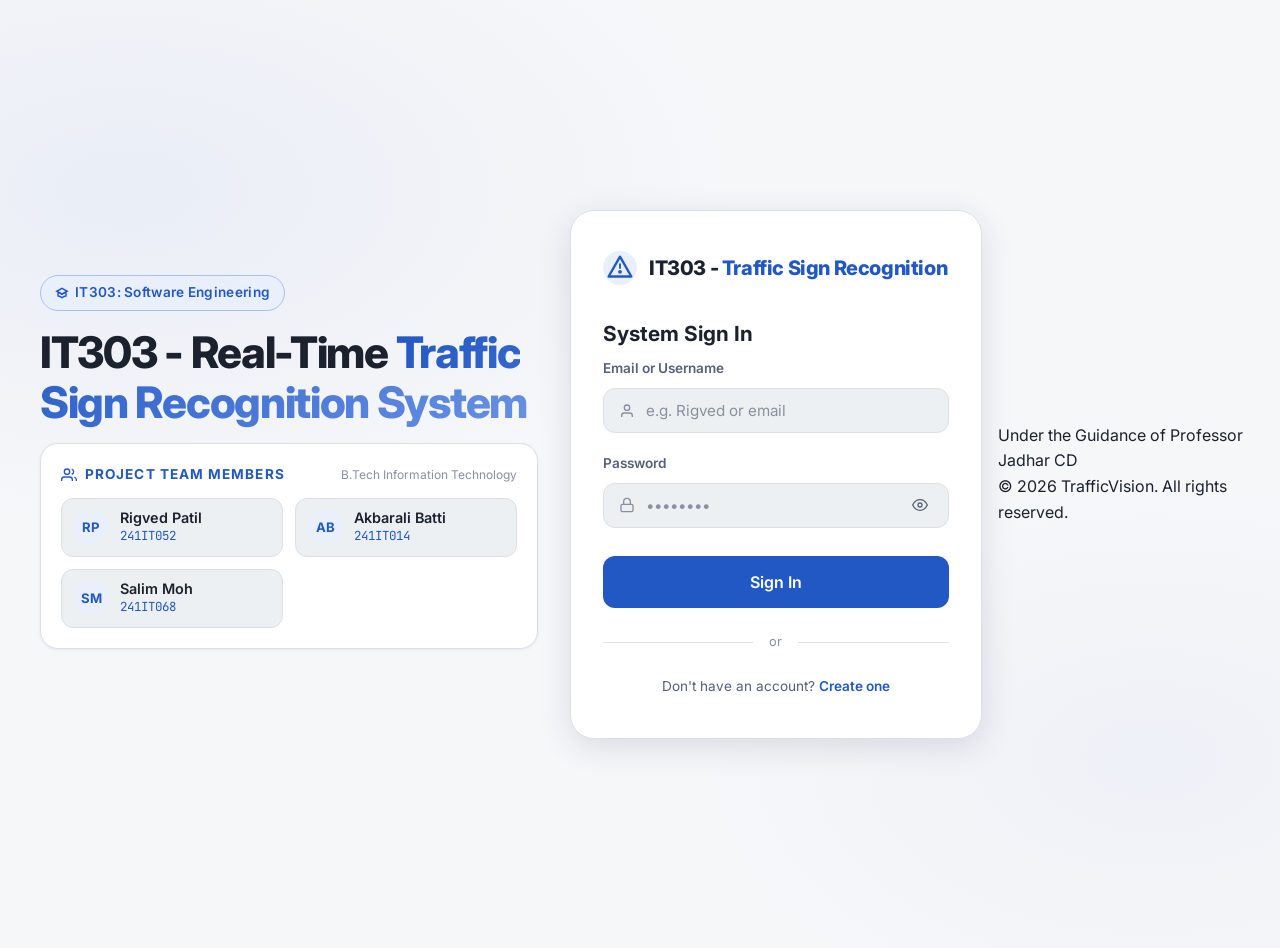
==== commit a8f638f9: "Add footer" ====
--- a/Frontend/index.html
+++ b/Frontend/index.html
@@ -328,5 +328,9 @@
       }
     });
   </script>
+  <footer class="landing-footer">
+    <p>Under the Guidance of Professor Jadhar CD</p>
+    <p>&copy; 2026 TrafficVision. All rights reserved.</p>
+  </footer>
 </body>
 </html>
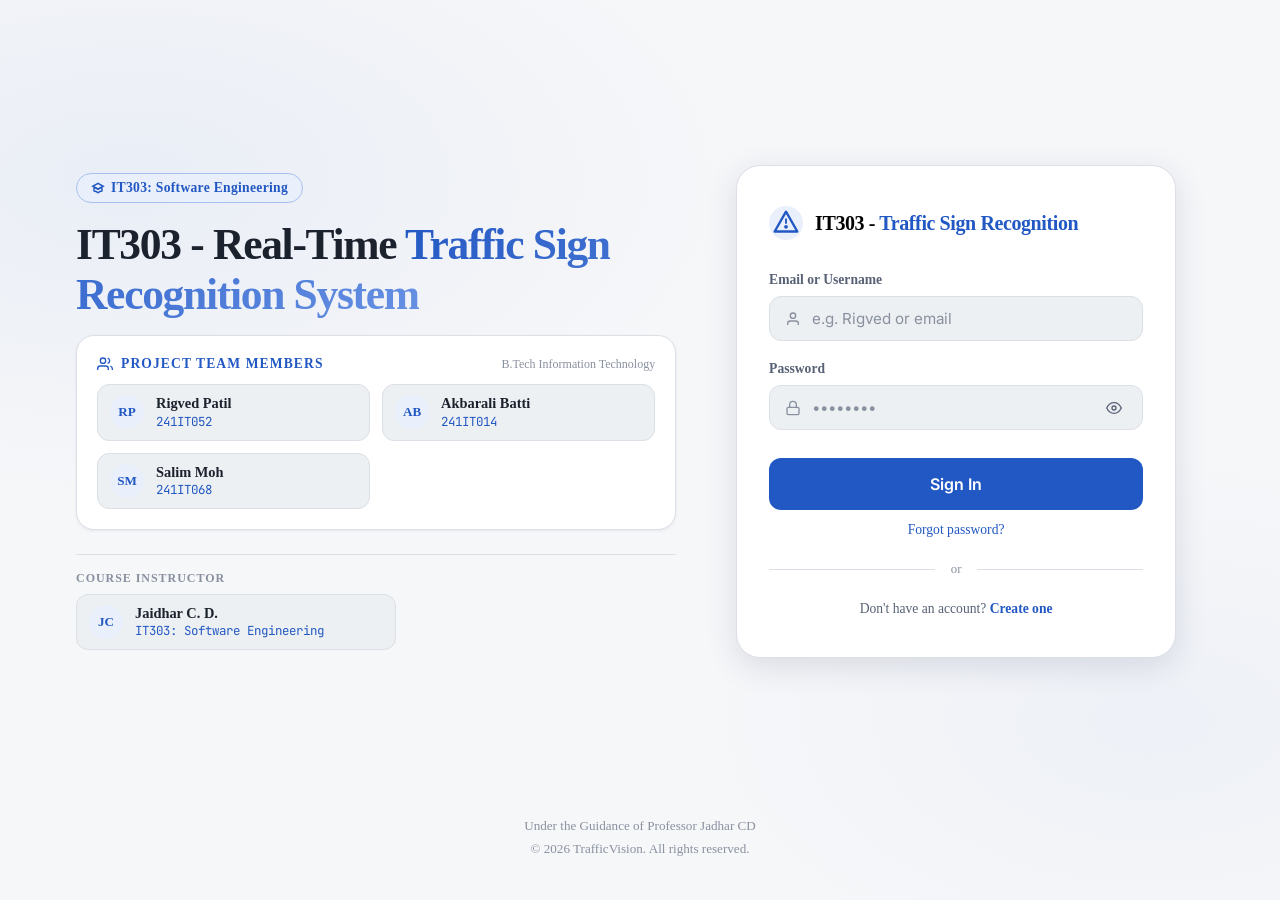
==== commit d61f892f: "UI changes" ====
--- a/Frontend/index.html
+++ b/Frontend/index.html
@@ -10,6 +10,22 @@
   <meta http-equiv="Expires" content="0" />
   <link rel="stylesheet" href="css/style.css?v=20261012" />
   <style>
+    .instructor-row {
+      margin-top: var(--space-4);
+      padding-top: var(--space-4);
+      border-top: 1px solid var(--border);
+    }
+    .instructor-label {
+      font-size: 0.75rem;
+      font-weight: 700;
+      text-transform: uppercase;
+      letter-spacing: 0.08em;
+      color: var(--text-muted);
+      margin-bottom: var(--space-2);
+    }
+    .instructor-row .member-item {
+      max-width: 320px;
+    }
     .landing-container {
       width: 100%;
       max-width: 1160px;
@@ -150,6 +166,32 @@
       align-items: center;
       gap: 6px;
     }
+    /* Keep landing content above the footer */
+body.auth-page {
+  display: flex;
+  flex-direction: column;
+  align-items: stretch;
+  justify-content: flex-start;
+  min-height: 100vh;
+}
+
+.landing-container {
+  flex: 1 0 auto;
+  min-height: auto;
+  box-sizing: border-box;
+}
+
+.landing-footer {
+  width: 100%;
+  flex-shrink: 0;
+  box-sizing: border-box;
+  text-align: center;
+  padding: 16px;
+  margin-top: 0;
+  color: var(--text-muted);
+  font-size: 0.82rem;
+  line-height: 1.7;
+}
   </style>
 </head>
 <body class="auth-page">
@@ -207,6 +249,17 @@
           </div>
         </div>
       </div>
+            <!-- Course Instructor -->
+        <div class="instructor-row">
+          <div class="instructor-label">Course Instructor</div>
+          <div class="member-item">
+            <div class="member-avatar">JC</div>
+            <div>
+              <div class="member-name">Jaidhar C. D.</div>
+              <div class="member-roll">IT303: Software Engineering</div>
+            </div>
+          </div>
+        </div>
     </div><!-- /.landing-hero -->
 
     <!-- Right Column: Sign In Card -->
@@ -223,8 +276,6 @@
           <div class="auth-logo-text">IT303 - <span>Traffic Sign Recognition</span></div>
         </div>
 
-        <h2 class="auth-title" style="font-size:1.3rem;margin-top:4px">System Sign In</h2>
-
         <div id="alert-box" class="alert alert-danger hidden" role="alert">
           <svg width="16" height="16" fill="none" viewBox="0 0 24 24" stroke="currentColor"><circle cx="12" cy="12" r="10"/><line x1="12" y1="8" x2="12" y2="12"/><line x1="12" y1="16" x2="12.01" y2="16"/></svg>
           <span id="alert-msg"></span>
@@ -256,6 +307,7 @@
             Sign In
           </button>
         </form>
+        <p class="text-sm text-muted" style="text-align:center;margin-top:12px"><a href="reset-password.html">Forgot password?</a></p>
 
         <div class="divider">or</div>
 
@@ -309,16 +361,13 @@
 
         const data = await apiFetch('/auth/login', { method: 'POST', body });
 
-        if (data.requires_otp) {
-          sessionStorage.setItem('tvision_pending_uid', data.user_id);
-          window.location.href = 'verify-otp.html';
+        if (data.requires_otp || data.requires_setup_2fa) {
+          sessionStorage.setItem('tvision_challenge_token', data.challenge_token);
+          if (data.requires_setup_2fa) window.location.href = 'setup-2fa.html';
+          else window.location.href = 'verify-otp.html';
         } else {
-          Auth.setToken(data.token);
-          Auth.setUser(data.user);
-          showToast('Welcome back!', 'success');
-          setTimeout(() => {
-            window.location.href = data.user.role === 'admin' ? 'admin/index.html' : 'dashboard.html';
-          }, 400);
+          // Defensive fallback: the API must never issue a session before TOTP verification.
+          throw new Error('Server returned an unexpected authentication response.');
         }
       } catch (err) {
         showError(err.message || 'Login failed. Please try again.');
@@ -328,9 +377,9 @@
       }
     });
   </script>
-  <footer class="landing-footer">
+<footer class="landing-footer">
     <p>Under the Guidance of Professor Jadhar CD</p>
     <p>&copy; 2026 TrafficVision. All rights reserved.</p>
-  </footer>
+</footer>
 </body>
 </html>
--- a/Frontend/css/style.css
+++ b/Frontend/css/style.css
@@ -53,15 +53,62 @@
 
 /* ── Reset ──────────────────────────────────────────────────────────────────── */
 *, *::before, *::after { box-sizing: border-box; margin: 0; padding: 0; }
-html { font-size: 16px; scroll-behavior: smooth; }
-
+html,
 body {
-  font-family: var(--font-sans);
-  background: var(--bg-base);
-  color: var(--text-primary);
-  line-height: 1.6;
-  min-height: 100vh;
-  -webkit-font-smoothing: antialiased;
+    max-width: 100%;
+    overflow-x: hidden;
+}
+
+.users-page,
+.users-container {
+    width: 100%;
+    max-width: 100%;
+    min-width: 0;
+    box-sizing: border-box;
+}
+
+.users-table-container {
+    width: 100%;
+    max-width: 100%;
+    overflow-x: hidden;
+    overflow-y: visible;
+}
+
+.users-table {
+    width: 100%;
+    table-layout: fixed;
+    border-collapse: collapse;
+}
+
+.users-table th,
+.users-table td {
+    padding: 10px 8px;
+    overflow-wrap: anywhere;
+    word-break: break-word;
+    vertical-align: middle;
+}
+
+.users-table td:last-child {
+    white-space: normal;
+}
+
+.user-actions {
+    display: flex;
+    flex-wrap: wrap;
+    gap: 6px;
+}
+
+@media (max-width: 768px) {
+    .users-table th,
+    .users-table td {
+        padding: 7px 4px;
+        font-size: 12px;
+    }
+
+    .user-actions button {
+        max-width: 100%;
+        white-space: normal;
+    }
 }
 
 a { color: var(--accent); text-decoration: none; transition: color var(--trans-fast); }
@@ -461,3 +508,32 @@
 .page-btn { width: 36px; height: 36px; display: flex; align-items: center; justify-content: center; border-radius: var(--radius-md); border: 1px solid var(--border); background: var(--bg-surface); color: var(--text-secondary); font-size: .85rem; cursor: pointer; transition: background var(--trans-fast), color var(--trans-fast), border-color var(--trans-fast); }
 .page-btn:hover { background: var(--bg-hover); color: var(--text-primary); border-color: var(--border-strong); }
 .page-btn.active { background: var(--accent-subtle); border-color: var(--accent); color: var(--accent); font-weight: 700; }
+
+
+/* Compact, responsive refinements; retain the existing theme tokens and palette. */
+.page-body { padding: clamp(14px, 2vw, 26px); }
+.card { margin-bottom: 16px; }
+.card-header { padding-bottom: 12px; }
+.sign-card { padding: 16px; }
+.detection-card { padding: 12px 14px; }
+@media (max-width: 640px) {
+  .page-body { padding: 12px; }
+  .auth-card { margin: 12px !important; padding: 20px !important; }
+  .landing-container { gap: 18px; }
+  .card { border-radius: 12px; }
+  .table-wrap { overflow-x: auto; }
+}
+
+
+.site-footer {
+    width: 100%;
+    text-align: center;
+    padding: 20px 16px;
+    margin-top: 24px;
+    box-sizing: border-box;
+    position: static;
+}
+
+.site-footer p {
+    margin: 6px 0;
+}
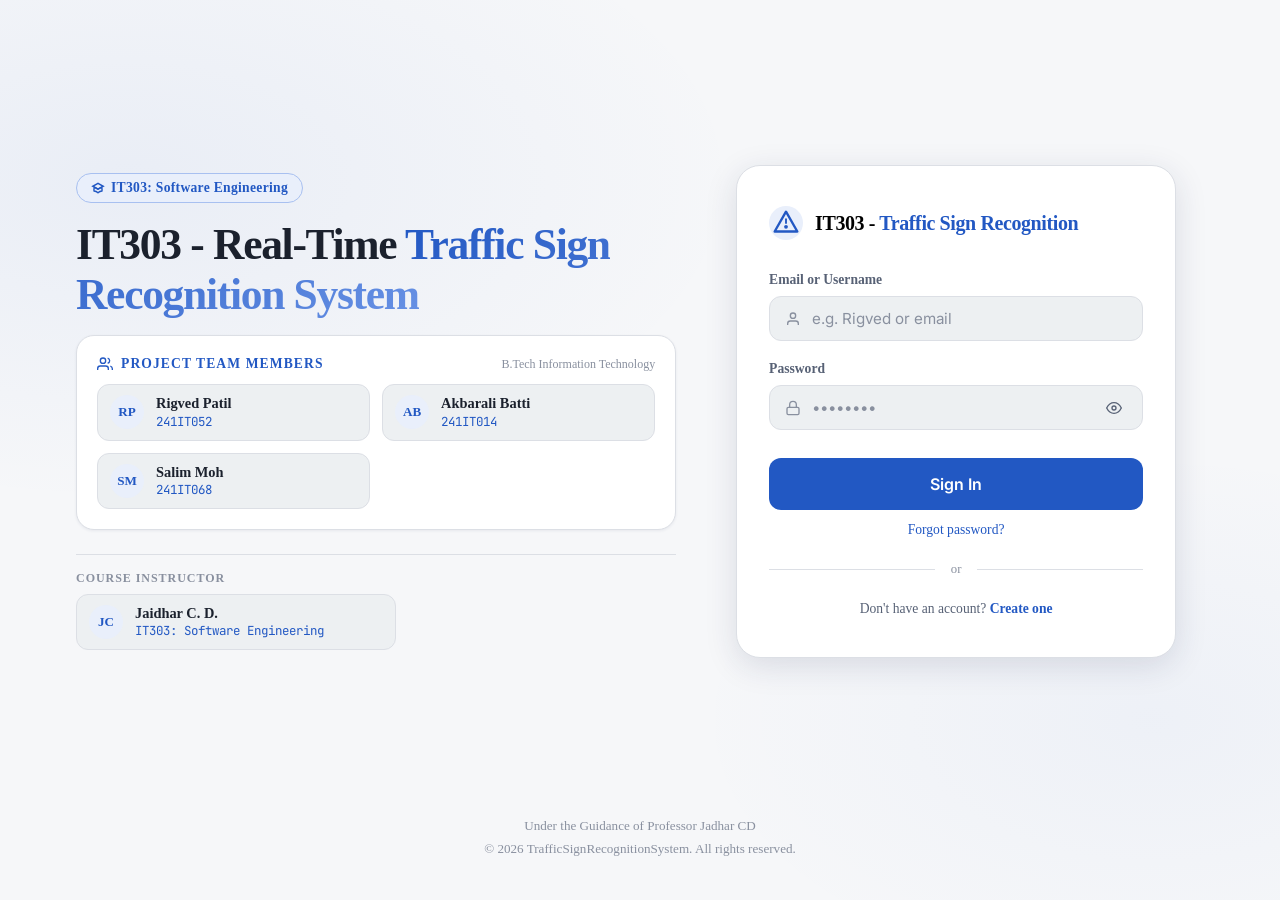
==== commit 5bd114db: "Changed copyright name" ====
--- a/Frontend/index.html
+++ b/Frontend/index.html
@@ -379,7 +379,7 @@
   </script>
 <footer class="landing-footer">
     <p>Under the Guidance of Professor Jadhar CD</p>
-    <p>&copy; 2026 TrafficVision. All rights reserved.</p>
+    <p>&copy; 2026 TrafficSignRecognitionSystem. All rights reserved.</p>
 </footer>
 </body>
 </html>
